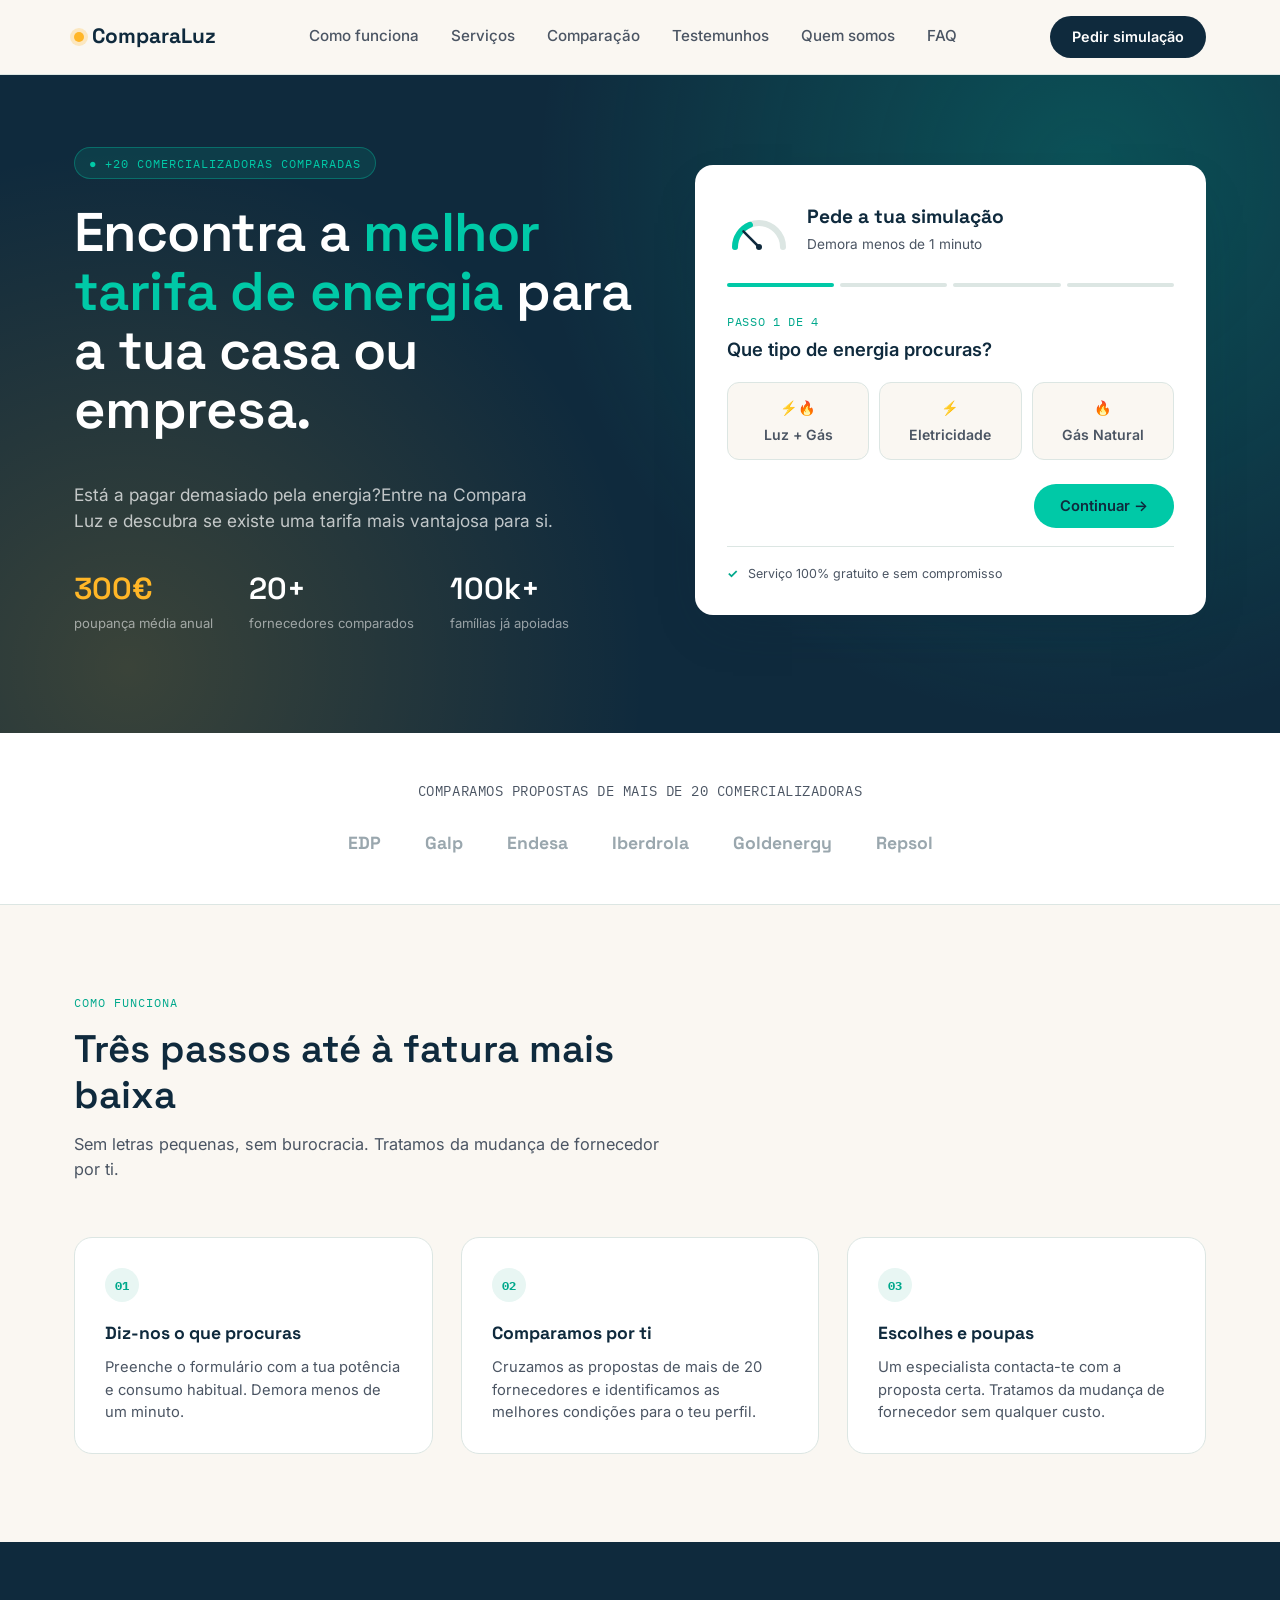
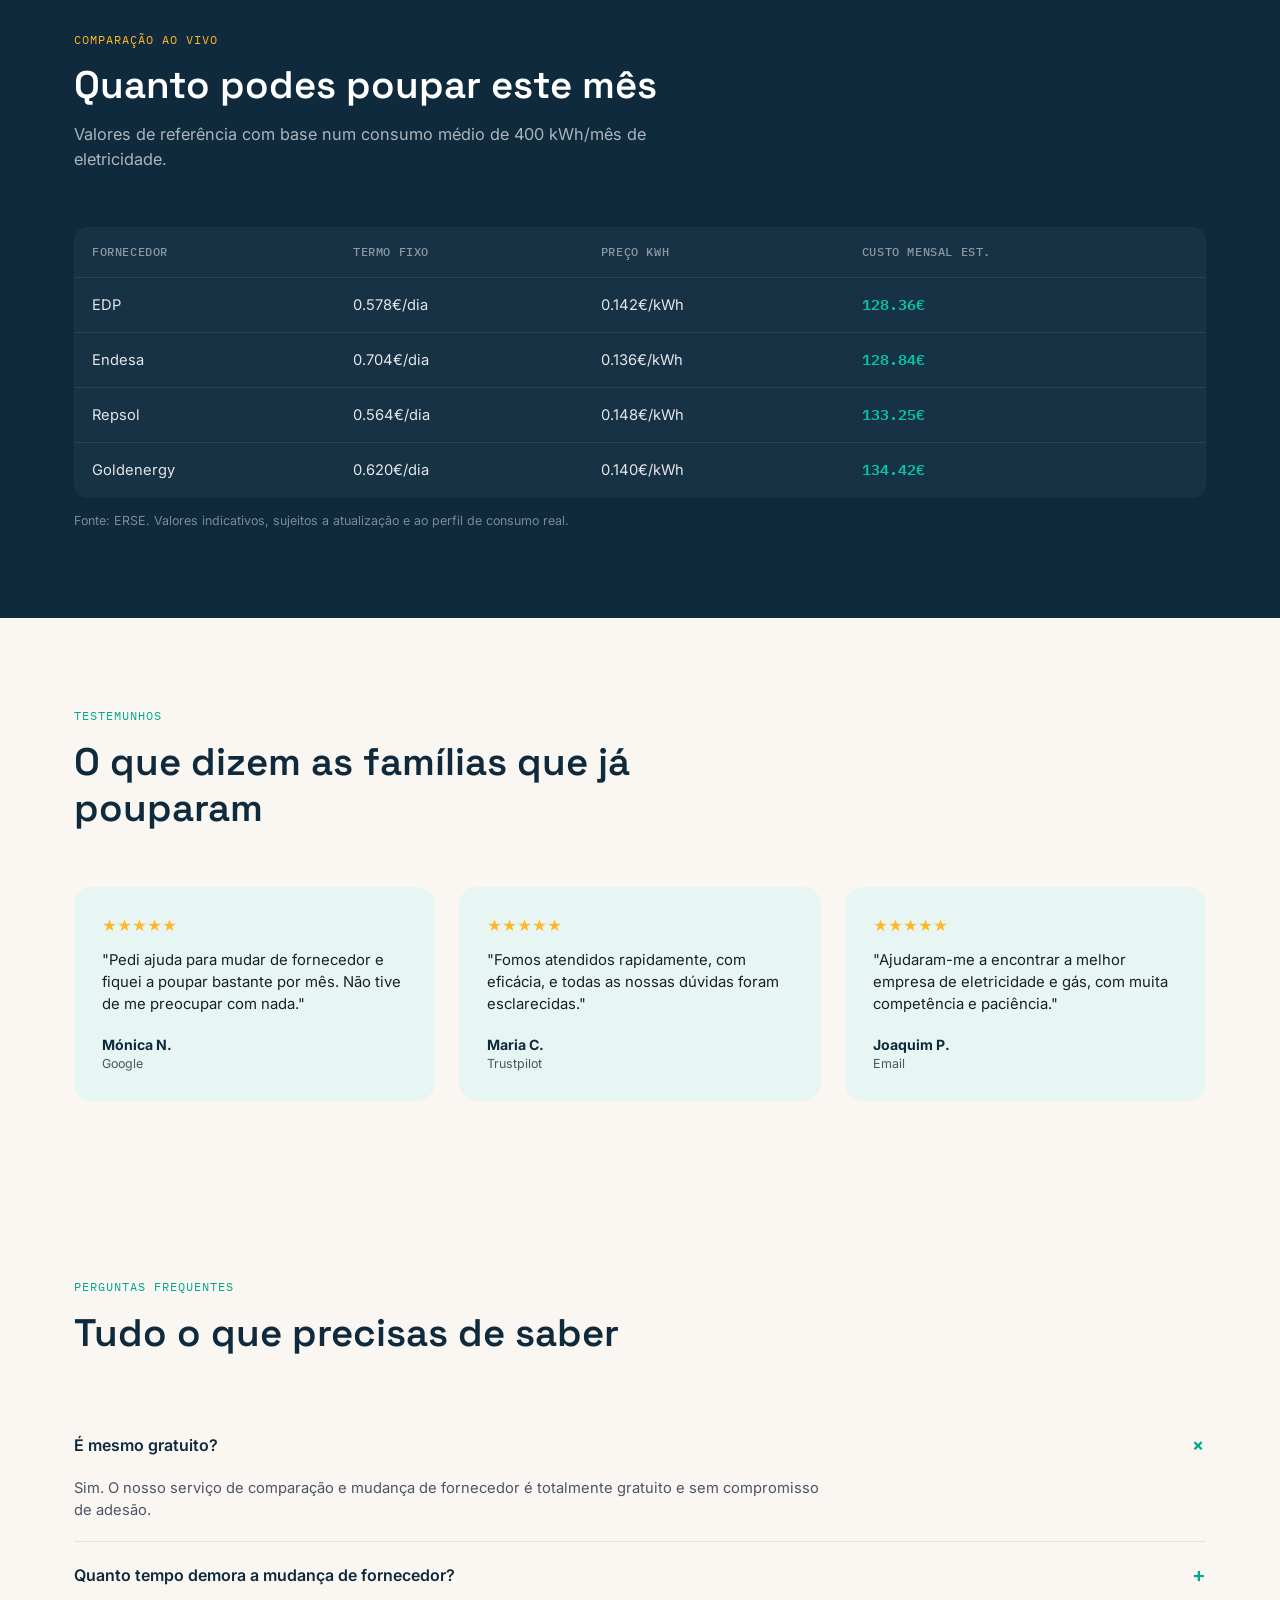
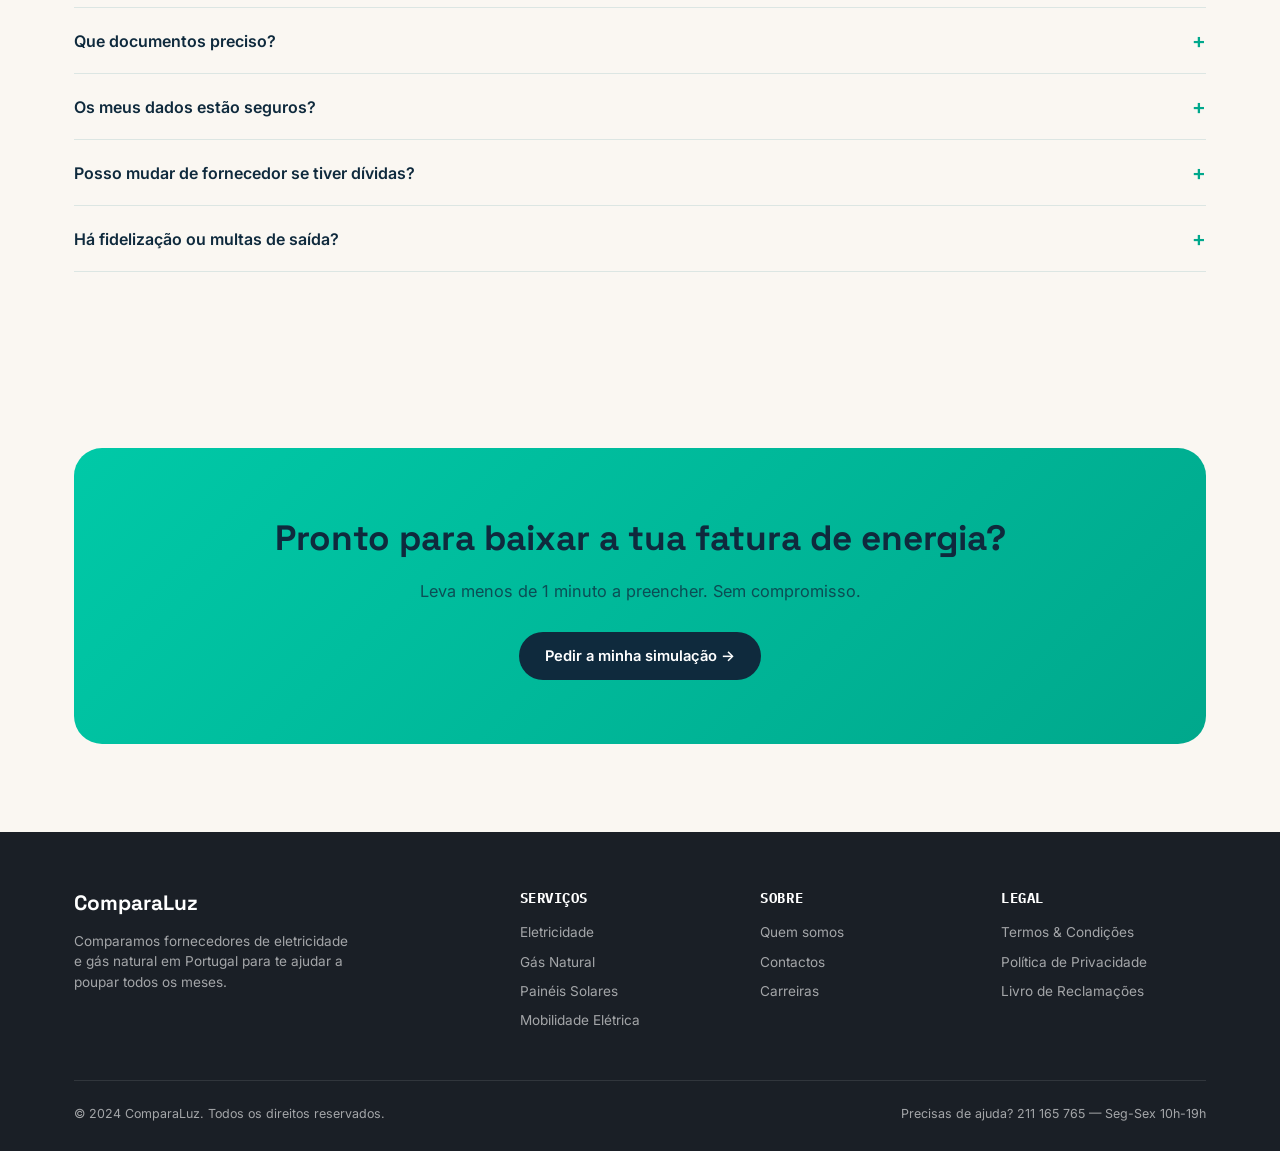
==== index.html @ bbb4ef62 "alteração email" ====
<!DOCTYPE html>
<html lang="pt-PT">
<head>
<meta charset="UTF-8">
<meta name="viewport" content="width=device-width, initial-scale=1.0">
<title>ComparaLuz — Compara fornecedores de energia e poupa até 300€/ano</title>
<meta name="description" content="Compara mais de 20 fornecedores de eletricidade e gás natural em Portugal e poupa até 300€ por ano. Simulação grátis em 1 minuto, sem compromisso.">
<meta name="robots" content="index, follow">
<link rel="canonical" href="https://www.comparaluz.pt/">
<link rel="alternate" hreflang="pt-PT" href="https://www.comparaluz.pt/">
<link rel="alternate" hreflang="x-default" href="https://www.comparaluz.pt/">

<!-- Open Graph -->
<meta property="og:type" content="website">
<meta property="og:site_name" content="ComparaLuz">
<meta property="og:title" content="ComparaLuz — Compara fornecedores de energia e poupa até 300€/ano">
<meta property="og:description" content="Compara mais de 20 fornecedores de eletricidade e gás natural em Portugal e poupa até 300€ por ano. Simulação grátis em 1 minuto, sem compromisso.">
<meta property="og:url" content="https://www.comparaluz.pt/">
<meta property="og:locale" content="pt_PT">

<!-- Twitter / X -->
<meta name="twitter:card" content="summary_large_image">
<meta name="twitter:title" content="ComparaLuz — Compara fornecedores de energia e poupa até 300€/ano">
<meta name="twitter:description" content="Compara mais de 20 fornecedores de eletricidade e gás natural em Portugal e poupa até 300€ por ano.">

<link rel="preconnect" href="https://fonts.googleapis.com">
<link rel="preconnect" href="https://fonts.gstatic.com" crossorigin>
<link rel="stylesheet" href="https://fonts.googleapis.com/css2?family=Space+Grotesk:wght@500;600;700&family=Inter:wght@400;500;600&family=IBM+Plex+Mono:wght@500&display=swap">
<link rel="stylesheet" href="/css/style.css">
<script src="/js/script.js" defer></script>
<meta name="theme-color" content="#0F2A3D">

<!-- Structured data: Organization -->
<script type="application/ld+json">
{
  "@context": "https://schema.org",
  "@type": "Organization",
  "name": "ComparaLuz",
  "url": "https://www.comparaluz.pt/",
  "logo": "https://www.comparaluz.pt/imagens/logo.png",
  "description": "Comparador de fornecedores de eletricidade e gás natural em Portugal.",
  "areaServed": {"@type": "Country", "name": "Portugal"},
  "contactPoint": {
    "@type": "ContactPoint",
    "telephone": "+351-211-165-765",
    "contactType": "customer service",
    "availableLanguage": "Portuguese",
    "hoursAvailable": "Mo-Fr 10:00-19:00"
  },
  "sameAs": []
}
</script>

<!-- Structured data: FAQPage -->
<script type="application/ld+json">
{
  "@context": "https://schema.org",
  "@type": "FAQPage",
  "mainEntity": [
    {
      "@type": "Question",
      "name": "É mesmo gratuito?",
      "acceptedAnswer": {"@type": "Answer", "text": "Sim. O nosso serviço de comparação e mudança de fornecedor é totalmente gratuito e sem compromisso de adesão."}
    },
    {
      "@type": "Question",
      "name": "Quanto tempo demora a mudança de fornecedor?",
      "acceptedAnswer": {"@type": "Answer", "text": "A mudança é gratuita e demora, em média, 5 dias úteis, sem interrupção no fornecimento."}
    },
    {
      "@type": "Question",
      "name": "Que documentos preciso?",
      "acceptedAnswer": {"@type": "Answer", "text": "Precisas do NIF do titular, comprovativo de morada, código CPE/CUI e IBAN, caso optes por débito direto."}
    },
    {
      "@type": "Question",
      "name": "Os meus dados estão seguros?",
      "acceptedAnswer": {"@type": "Answer", "text": "Sim. Tratamos os teus dados de acordo com a nossa Política de Privacidade e nunca os partilhamos sem o teu consentimento."}
    }
  ]
}
</script>

<!-- Structured data: WebSite + SearchAction -->
<script type="application/ld+json">
{
  "@context": "https://schema.org",
  "@type": "WebSite",
  "name": "ComparaLuz",
  "url": "https://www.comparaluz.pt/",
  "inLanguage": "pt-PT"
}
</script>
</head>

<body>

<header>
  <div class="header-inner">
    <a href="/" class="logo"><span class="dot"></span> ComparaLuz</a>
    <nav class="nav-links" id="navLinks">
      <a href="#como-funciona">Como funciona</a>
      <a href="/paginas/Servicos.html">Serviços</a>
      <a href="#comparacao">Comparação</a>
      <a href="#testemunhos">Testemunhos</a>
      <a href="/paginas/aboutme.html">Quem somos</a>
      <a href="#faq">FAQ</a>
    </nav>
    <a href="#lead-form" class="header-cta">Pedir simulação</a>
    <button type="button" class="nav-toggle" id="navToggle" aria-label="Abrir menu" aria-expanded="false" aria-controls="navLinks">☰</button>
  </div>
</header>
<main>
<section class="hero">
  <div class="wrap hero-grid">
    <div>
      <span class="eyebrow">● +20 comercializadoras comparadas</span>
      <h1>Encontra a <span>melhor tarifa de energia</span> para a tua casa ou empresa.</h1><br>
      <p class="lead">Está a pagar demasiado pela energia?Entre na Compara Luz e descubra se existe uma tarifa mais vantajosa para si. </p>
      <div class="hero-stats">
        <div class="stat"><div class="num"><em>300€</em></div><div class="label">poupança média anual</div></div>
        <div class="stat"><div class="num">20+</div><div class="label">fornecedores comparados</div></div>
        <div class="stat"><div class="num">100k+</div><div class="label">famílias já apoiadas</div></div>
      </div>
    </div>

    <div class="form-card" id="lead-form">
      <div class="form-head">
        <svg class="gauge" viewBox="0 0 64 64" id="gaugeSvg">
          <path d="M8 50 A24 24 0 1 1 56 50" fill="none" stroke="#DCE6E3" stroke-width="6" stroke-linecap="round"/>
          <path id="gaugeArc" d="M8 50 A24 24 0 1 1 56 50" fill="none" stroke="#00C9A7" stroke-width="6" stroke-linecap="round" stroke-dasharray="113" stroke-dashoffset="113"/>
          <circle cx="32" cy="50" r="3" fill="#0F2A3D"/>
          <line id="gaugeNeedle" x1="32" y1="50" x2="32" y2="28" stroke="#0F2A3D" stroke-width="2.5" stroke-linecap="round" transform="rotate(-90 32 50)"/>
        </svg>
        <div>
          <h2>Pede a tua simulação</h2>
          <p>Demora menos de 1 minuto</p>
        </div>
      </div>

      <div class="progress-track">
        <i class="active" data-step="1"></i>
        <i data-step="2"></i>
        <i data-step="3"></i>
        <i data-step="4"></i>
      </div>

      <form id="leadForm" novalidate>

        <!-- STEP 1 -->
        <div class="step active" data-step="1">
          <span class="step-label">Passo 1 de 4</span>
          <h3>Que tipo de energia procuras?</h3>
          <div class="option-grid three" data-group="tipo_energia">
            <div class="option-card" data-value="Eletricidade + Gás">⚡🔥<span class="icon"></span>Luz + Gás</div>
            <div class="option-card" data-value="Eletricidade">⚡<span class="icon"></span>Eletricidade</div>
            <div class="option-card" data-value="Gás Natural">🔥<span class="icon"></span>Gás Natural</div>
          </div>
          <div class="step-nav" style="justify-content:flex-end; margin-top:24px;">
            <button type="button" class="btn btn-primary" data-next>Continuar →</button>
          </div>
        </div>

        <!-- STEP 2 -->
        <div class="step" data-step="2">
          <span class="step-label">Passo 2 de 4</span>
          <h3>Como é o teu consumo?</h3>
          <div class="field">
            <label for="potencia">Potência contratada</label>
            <select id="potencia">
              <option value="">Seleciona a potência</option>
              <option>1.15 kVA</option>
              <option>2.3 kVA</option>
              <option>3.45 kVA</option>
              <option selected>6.9 kVA</option>
              <option>10.35 kVA</option>
              <option>Não sei</option>
            </select>
          </div>
          <div class="field">
            <label for="fornecedor">Fornecedor atual</label>
            <select id="fornecedor">
              <option value="">Seleciona o fornecedor</option>
              <option>EDP</option>
              <option>Galp</option>
              <option>Endesa</option>
              <option>Iberdrola</option>
              <option>Goldenergy</option>
              <option>Repsol</option>
              <option>Outro / Não sei</option>
            </select>
          </div>
          <div class="step-nav">
            <button type="button" class="btn btn-ghost" data-prev>← Voltar</button>
            <button type="button" class="btn btn-primary" data-next>Continuar →</button>
          </div>
        </div>

        <!-- STEP 3 -->
        <div class="step" data-step="3">
          <span class="step-label">Passo 3 de 4</span>
          <h3>Os teus dados de contacto</h3>
          <div class="field-row">
            <div class="field">
              <label for="nome">Nome</label>
              <input type="text" id="nome" placeholder="O teu nome" required>
            </div>
            <div class="field">
              <label for="telefone">Telemóvel</label>
              <input type="tel" id="telefone" placeholder="9XX XXX XXX" required>
            </div>
          </div>
          <div class="field">
            <label for="email">Email</label>
            <input type="email" id="email" placeholder="nome@email.com" required>
          </div>
          <div class="field">
            <label for="cp">Código Postal</label>
            <input type="text" id="cp" placeholder="0000-000">
          </div>
          <div class="step-nav">
            <button type="button" class="btn btn-ghost" data-prev>← Voltar</button>
            <button type="button" class="btn btn-primary" data-next>Continuar →</button>
          </div>
        </div>

        <!-- STEP 4 -->
        <div class="step" data-step="4">
          <span class="step-label">Passo 4 de 4</span>
          <h3>Confirma e envia</h3>
          <p style="font-size:0.88rem; color:var(--ink-soft); margin-bottom:16px;">Resumo do teu pedido: <strong id="resumoTexto" style="color:var(--navy);"></strong></p>
          <div class="checkbox-row">
            <input type="checkbox" id="termos" required>
            <label for="termos">Aceito os <a href="#">Termos e Condições</a> e a <a href="#">Política de Privacidade</a>, e autorizo o contacto por um especialista ComparaLuz.</label>
          </div>
          <div class="step-nav">
            <button type="button" class="btn btn-ghost" data-prev>← Voltar</button>
            <button type="submit" class="btn btn-primary btn-full" id="submitBtn" disabled>Receber a minha simulação</button>
          </div>
        </div>

      </form>

      <div class="success-box" id="successBox">
        <div class="check">✓</div>
        <h3>Pedido recebido!</h3>
        <p>Um dos nossos especialistas vai contactar-te em breve com a melhor proposta para a tua casa.</p>
      </div>

      <div class="trust-row">
        <span class="tick">✓</span> Serviço 100% gratuito e sem compromisso
      </div>
    </div>
  </div>
</section>

<section class="logos-section">
  <div class="wrap">
    <p>Comparamos propostas de mais de 20 comercializadoras</p>
    <div class="logos-row">
      <span>EDP</span><span>Galp</span><span>Endesa</span><span>Iberdrola</span><span>Goldenergy</span><span>Repsol</span>
    </div>
  </div>
</section>

<section class="section" id="como-funciona">
  <div class="wrap">
    <div class="section-head">
      <span class="eyebrow-lite">Como funciona</span>
      <h2>Três passos até à fatura mais baixa</h2>
      <p>Sem letras pequenas, sem burocracia. Tratamos da mudança de fornecedor por ti.</p>
    </div>
    <div class="steps-grid">
      <div class="step-card">
        <div class="step-num">01</div>
        <h3>Diz-nos o que procuras</h3>
        <p>Preenche o formulário com a tua potência e consumo habitual. Demora menos de um minuto.</p>
      </div>
      <div class="step-card">
        <div class="step-num">02</div>
        <h3>Comparamos por ti</h3>
        <p>Cruzamos as propostas de mais de 20 fornecedores e identificamos as melhores condições para o teu perfil.</p>
      </div>
      <div class="step-card">
        <div class="step-num">03</div>
        <h3>Escolhes e poupas</h3>
        <p>Um especialista contacta-te com a proposta certa. Tratamos da mudança de fornecedor sem qualquer custo.</p>
      </div>
    </div>
  </div>
</section>

<section class="table-section" id="comparacao">
  <div class="wrap">
    <div class="section-head">
      <span class="eyebrow-lite">Comparação ao vivo</span>
      <h2>Quanto podes poupar este mês</h2>
      <p>Valores de referência com base num consumo médio de 400 kWh/mês de eletricidade.</p>
    </div>
    <div class="table-wrap">
      <table class="compare-table">
        <thead>
          <tr><th>Fornecedor</th><th>Termo fixo</th><th>Preço kWh</th><th>Custo mensal est.</th></tr>
        </thead>
        <tbody>
          <tr><td>EDP</td><td>0.578€/dia</td><td>0.142€/kWh</td><td class="tag">128.36€</td></tr>
          <tr><td>Endesa</td><td>0.704€/dia</td><td>0.136€/kWh</td><td class="tag">128.84€</td></tr>
          <tr><td>Repsol</td><td>0.564€/dia</td><td>0.148€/kWh</td><td class="tag">133.25€</td></tr>
          <tr><td>Goldenergy</td><td>0.620€/dia</td><td>0.140€/kWh</td><td class="tag">134.42€</td></tr>
        </tbody>
      </table>
    </div>
    <p class="table-note">Fonte: ERSE. Valores indicativos, sujeitos a atualização e ao perfil de consumo real.</p>
  </div>
</section>

<section class="section" id="testemunhos">
  <div class="wrap">
    <div class="section-head">
      <span class="eyebrow-lite">Testemunhos</span>
      <h2>O que dizem as famílias que já pouparam</h2>
    </div>
    <div class="testi-grid">
      <div class="testi-card">
        <div class="stars">★★★★★</div>
        <p>"Pedi ajuda para mudar de fornecedor e fiquei a poupar bastante por mês. Não tive de me preocupar com nada."</p>
        <div class="testi-name">Mónica N.</div>
        <div class="testi-source">Google</div>
      </div>
      <div class="testi-card">
        <div class="stars">★★★★★</div>
        <p>"Fomos atendidos rapidamente, com eficácia, e todas as nossas dúvidas foram esclarecidas."</p>
        <div class="testi-name">Maria C.</div>
        <div class="testi-source">Trustpilot</div>
      </div>
      <div class="testi-card">
        <div class="stars">★★★★★</div>
        <p>"Ajudaram-me a encontrar a melhor empresa de eletricidade e gás, com muita competência e paciência."</p>
        <div class="testi-name">Joaquim P.</div>
        <div class="testi-source">Email</div>
      </div>
    </div>
  </div>
</section>

<section class="section" id="faq">
  <div class="wrap">
    <div class="section-head">
      <span class="eyebrow-lite">Perguntas frequentes</span>
      <h2>Tudo o que precisas de saber</h2>
    </div>
    <div class="faq-list">
      <div class="faq-item open">
        <button class="faq-q">É mesmo gratuito? <span class="plus">+</span></button>
        <div class="faq-a">Sim. O nosso serviço de comparação e mudança de fornecedor é totalmente gratuito e sem compromisso de adesão.</div>
      </div>
      <div class="faq-item">
        <button class="faq-q">Quanto tempo demora a mudança de fornecedor? <span class="plus">+</span></button>
        <div class="faq-a">A mudança é gratuita e demora, em média, 5 dias úteis, sem interrupção no fornecimento.</div>
      </div>
      <div class="faq-item">
        <button class="faq-q">Que documentos preciso? <span class="plus">+</span></button>
        <div class="faq-a">Precisas do NIF do titular, comprovativo de morada, código CPE/CUI e IBAN, caso optes por débito direto.</div>
      </div>
      <div class="faq-item">
        <button class="faq-q">Os meus dados estão seguros? <span class="plus">+</span></button>
        <div class="faq-a">Sim. Tratamos os teus dados de acordo com a nossa Política de Privacidade e nunca os partilhamos sem o teu consentimento.</div>
      </div>
      <div class="faq-item">
        <button class="faq-q">Posso mudar de fornecedor se tiver dívidas? <span class="plus">+</span></button>
        <div class="faq-a">Sim. Dívidas com o fornecedor atual não impedem a mudança — o contrato novo pode ser feito em paralelo e as dívidas são resolvidas à parte.</div>
      </div>
      <div class="faq-item">
        <button class="faq-q">Há fidelização ou multas de saída? <span class="plus">+</span></button>
        <div class="faq-a">Depende do contrato atual. A maioria dos contratos de índice regulado não tem fidelização; indicamos sempre eventuais custos de saída antes de avançar.</div>
      </div>
    </div>
  </div>
</section>

<section class="section">
  <div class="wrap">
    <div class="final-cta">
      <h2>Pronto para baixar a tua fatura de energia?</h2>
      <p>Leva menos de 1 minuto a preencher. Sem compromisso.</p>
      <a href="#lead-form" class="btn btn-primary">Pedir a minha simulação →</a>
    </div>
  </div>
</section>

</main>

<footer>
  <div class="wrap">
    <div class="footer-grid">
      <div>
        <div class="footer-logo">ComparaLuz</div>
        <p style="max-width:280px; font-size:0.85rem;">Comparamos fornecedores de eletricidade e gás natural em Portugal para te ajudar a poupar todos os meses.</p>
      </div>
      <div>
        <h4>Serviços</h4>
        <ul>
          <li><a href="/paginas/Servicos.html">Eletricidade</a></li>
          <li><a href="/paginas/Servicos.html">Gás Natural</a></li>
          <li><a href="/paginas/Servicos.html">Painéis Solares</a></li>
          <li><a href="/paginas/Servicos.html">Mobilidade Elétrica</a></li>
        </ul>
      </div>
      <div>
        <h4>Sobre</h4>
        <ul>
          <li><a href="/paginas/aboutme.html">Quem somos</a></li>
          <li><a href="/paginas/aboutme.html">Contactos</a></li>
          <li><a href="/paginas/aboutme.html">Carreiras</a></li>
        </ul>
      </div>
      <div>
        <h4>Legal</h4>
        <ul>
          <li><a href="#">Termos & Condições</a></li>
          <li><a href="#">Política de Privacidade</a></li>
          <li><a href="#">Livro de Reclamações</a></li>
        </ul>
      </div>
    </div>
    <div class="footer-bottom">
      <span>© 2024 ComparaLuz. Todos os direitos reservados.</span>
      <span>Precisas de ajuda? 211 165 765 — Seg-Sex 10h-19h</span>
    </div>
  </div>
</footer>

</body>
</html>
---- css/style.css ----
:root{
    --navy:#0F2A3D;
    --navy-2:#143447;
    --teal:#00C9A7;
    --teal-dark:#00A88C;
    --amber:#FFB627;
    --cream:#FAF7F2;
    --mint:#E8F6F3;
    --ink:#1A1F26;
    --ink-soft:#4B5563;
    --line:#DCE6E3;
    --radius:18px;
    --shadow:0 20px 50px -20px rgba(15,42,61,0.35);
    --font-display:'Space Grotesk', sans-serif;
    --font-body:'Inter', sans-serif;
    --font-mono:'IBM Plex Mono', monospace;
  }

  *{box-sizing:border-box; margin:0; padding:0;}
  html{scroll-behavior:smooth;}
  body{
    font-family:var(--font-body);
    color:var(--ink);
    background:var(--cream);
    line-height:1.5;
    -webkit-font-smoothing:antialiased;
  }
  img,svg{display:block; max-width:100%;}
  a{color:inherit; text-decoration:none;}
  button{font-family:inherit; cursor:pointer; border:none;}
  ul{list-style:none;}

  .wrap{max-width:1180px; margin:0 auto; padding:0 24px;}

  /* ===== Header ===== */
  header{
    position:sticky; top:0; z-index:50;
    background:rgba(250,247,242,0.92);
    backdrop-filter:blur(10px);
    border-bottom:1px solid var(--line);
  }
  .header-inner{
    display:flex; align-items:center; justify-content:space-between;
    padding:16px 24px; max-width:1180px; margin:0 auto;
  }
  .logo{
    font-family:var(--font-display); font-weight:700; font-size:1.3rem;
    display:flex; align-items:center; gap:8px; color:var(--navy);
  }
  .logo .dot{width:10px; height:10px; border-radius:50%; background:var(--amber); box-shadow:0 0 0 4px rgba(255,182,39,0.25);}
  .nav-links{display:flex; gap:32px; font-size:0.95rem; font-weight:500; color:var(--ink-soft);}
  .nav-links a:hover{color:var(--navy);}
  .header-cta{
    background:var(--navy); color:white; padding:10px 22px;
    border-radius:999px; font-weight:600; font-size:0.9rem;
    transition:background .2s ease;
  }
  .header-cta:hover{background:var(--teal-dark);}
  .nav-toggle{display:none; background:none; font-size:1.5rem; color:var(--navy); padding:4px 8px; line-height:1;}

  @media (max-width:860px){
    .nav-toggle{display:block;}
    .nav-links{
      display:none;
      position:absolute; top:100%; left:0; right:0;
      background:var(--cream); border-bottom:1px solid var(--line);
      flex-direction:column; gap:0; padding:8px 24px 16px;
      box-shadow:0 12px 24px -12px rgba(15,42,61,0.25);
    }
    .nav-links.open{display:flex;}
    .nav-links a{padding:12px 0; border-bottom:1px solid var(--line);}
    .nav-links a:last-child{border-bottom:none;}
  }
  @media (max-width:480px){
    .header-cta{padding:9px 14px; font-size:0.82rem;}
  }
  .header-inner{position:relative;}

  /* ===== Hero ===== */
  .hero{
    background:var(--navy);
    position:relative;
    overflow:hidden;
    padding:72px 0 100px;
  }
  .hero::before{
    content:'';
    position:absolute; inset:0;
    background:
      radial-gradient(circle at 85% 15%, rgba(0,201,167,0.25), transparent 45%),
      radial-gradient(circle at 10% 90%, rgba(255,182,39,0.18), transparent 40%);
    pointer-events:none;
  }
  .hero-grid{
    position:relative; z-index:2;
    display:grid; grid-template-columns:1.05fr 0.95fr; gap:56px; align-items:center;
  }
  @media (max-width:920px){
    .hero-grid{grid-template-columns:1fr; gap:48px;}
  }
  .eyebrow{
    display:inline-flex; align-items:center; gap:8px;
    font-family:var(--font-mono); font-size:0.78rem; letter-spacing:0.08em; text-transform:uppercase;
    color:var(--teal); background:rgba(0,201,167,0.12);
    border:1px solid rgba(0,201,167,0.35);
    padding:6px 14px; border-radius:999px; margin-bottom:24px;
  }
  .hero h1{
    font-family:var(--font-display); color:white;
    font-size:clamp(2.3rem, 4.4vw, 3.4rem);
    line-height:1.08; font-weight:600; letter-spacing:-0.01em;
    margin-bottom:20px;
  }
  .hero h1 span{color:var(--teal);}
  .hero p.lead{
    color:rgba(255,255,255,0.72); font-size:1.08rem; max-width:480px; margin-bottom:32px;
  }
  .hero-stats{display:flex; gap:36px; flex-wrap:wrap;}
  .stat .num{
    font-family:var(--font-display); font-size:1.9rem; color:white; font-weight:600;
  }
  .stat .num em{color:var(--amber); font-style:normal;}
  .stat .label{font-size:0.82rem; color:rgba(255,255,255,0.55); margin-top:2px;}

  /* ===== Lead form card ===== */
  .form-card{
    background:white;
    border-radius:var(--radius);
    box-shadow:var(--shadow);
    padding:32px;
    position:relative;
    z-index:3;
  }
  .form-head{display:flex; align-items:center; gap:16px; margin-bottom:22px;}
  .gauge{width:64px; height:64px; flex-shrink:0;}
  .form-head h2{font-family:var(--font-display); font-size:1.2rem; color:var(--navy);}
  .form-head p{font-size:0.85rem; color:var(--ink-soft); margin-top:2px;}

  .progress-track{
    display:flex; gap:6px; margin-bottom:26px;
  }
  .progress-track i{
    flex:1; height:4px; border-radius:4px; background:var(--line);
    transition:background .3s ease;
  }
  .progress-track i.active{background:var(--teal);}

  .step{display:none; animation:fade .35s ease;}
  .step.active{display:block;}
  @keyframes fade{from{opacity:0; transform:translateY(6px);} to{opacity:1; transform:translateY(0);}}

  .step-label{
    font-family:var(--font-mono); font-size:0.72rem; letter-spacing:0.06em; text-transform:uppercase;
    color:var(--teal-dark); margin-bottom:6px; display:block;
  }
  .step h3{font-size:1.15rem; color:var(--navy); margin-bottom:18px; font-weight:600;}

  .option-grid{display:grid; grid-template-columns:1fr 1fr; gap:10px; margin-bottom:6px;}
  .option-grid.three{grid-template-columns:1fr 1fr 1fr;}
  @media(max-width:420px){.option-grid.three{grid-template-columns:1fr;}}

  .option-card{
    border:1.5px solid var(--line); border-radius:12px; padding:14px 12px;
    text-align:center; font-size:0.88rem; font-weight:600; color:var(--ink-soft);
    transition:all .15s ease; background:var(--cream);
  }
  .option-card:hover{border-color:var(--teal);}
  .option-card.selected{
    border-color:var(--teal); background:var(--mint); color:var(--navy);
  }
  .option-card .icon{font-size:1.5rem; display:block; margin-bottom:6px;}

  .field{margin-bottom:16px;}
  .field label{
    display:block; font-size:0.85rem; font-weight:600; color:var(--navy); margin-bottom:6px;
  }
  .field input, .field select{
    width:100%; padding:12px 14px; border:1.5px solid var(--line); border-radius:10px;
    font-size:0.95rem; font-family:inherit; color:var(--ink); background:white;
    transition:border-color .15s ease;
  }
  .field input:focus, .field select:focus{
    outline:none; border-color:var(--teal);
  }
  .field-row{display:grid; grid-template-columns:1fr 1fr; gap:12px;}
  @media(max-width:420px){.field-row{grid-template-columns:1fr;}}

  .checkbox-row{
    display:flex; align-items:flex-start; gap:10px; font-size:0.8rem; color:var(--ink-soft); margin:14px 0 20px;
  }
  .checkbox-row input{margin-top:3px; accent-color:var(--teal);}
  .checkbox-row a{color:var(--teal-dark); text-decoration:underline;}

  .step-nav{display:flex; justify-content:space-between; align-items:center; gap:12px; margin-top:8px;}
  .btn{
    padding:13px 26px; border-radius:999px; font-weight:600; font-size:0.92rem;
    transition:all .18s ease; display:inline-flex; align-items:center; gap:8px;
  }
  .btn-primary{background:var(--teal); color:var(--navy);}
  .btn-primary:hover{background:var(--teal-dark); color:white; transform:translateY(-1px);}
  .btn-primary:disabled{opacity:0.45; cursor:not-allowed; transform:none;}
  .btn-ghost{background:transparent; color:var(--ink-soft); font-weight:500;}
  .btn-ghost:hover{color:var(--navy);}
  .btn-full{width:100%; justify-content:center;}

  .success-box{display:none; text-align:center; padding:20px 0;}
  .success-box.active{display:block;}
  .success-box .check{
    width:60px; height:60px; border-radius:50%; background:var(--mint);
    display:flex; align-items:center; justify-content:center; margin:0 auto 18px;
    color:var(--teal-dark); font-size:1.8rem;
  }
  .success-box h3{font-family:var(--font-display); color:var(--navy); margin-bottom:8px;}
  .success-box p{color:var(--ink-soft); font-size:0.92rem;}

  .trust-row{
    display:flex; align-items:center; gap:10px; margin-top:18px; padding-top:18px;
    border-top:1px solid var(--line); font-size:0.78rem; color:var(--ink-soft);
  }
  .trust-row .tick{color:var(--teal-dark); font-weight:700;}

  /* ===== Logos strip ===== */
  .logos-section{padding:48px 0; background:white; border-bottom:1px solid var(--line);}
  .logos-section p{
    text-align:center; font-size:0.85rem; color:var(--ink-soft); margin-bottom:28px;
    font-family:var(--font-mono); letter-spacing:0.04em; text-transform:uppercase;
  }
  .logos-row{
    display:flex; justify-content:center; align-items:center; gap:44px; flex-wrap:wrap;
    font-family:var(--font-display); font-weight:700; font-size:1.1rem; color:#9AA7AE;
  }

  /* ===== How it works ===== */
  .section{padding:88px 0;}
  .section-head{max-width:600px; margin-bottom:56px;}
  .section-head .eyebrow-lite{
    font-family:var(--font-mono); font-size:0.78rem; text-transform:uppercase; letter-spacing:0.08em;
    color:var(--teal-dark); margin-bottom:14px; display:block;
  }
  .section-head h2{
    font-family:var(--font-display); font-size:clamp(1.8rem,3vw,2.4rem); color:var(--navy);
    font-weight:600; line-height:1.2;
  }
  .section-head p{color:var(--ink-soft); margin-top:14px; font-size:1.02rem;}

  .steps-grid{display:grid; grid-template-columns:repeat(3,1fr); gap:28px;}
  @media(max-width:860px){.steps-grid{grid-template-columns:1fr;}}
  .step-card{
    background:white; border:1px solid var(--line); border-radius:var(--radius); padding:30px;
    position:relative;
  }
  .step-card .step-num{
    font-family:var(--font-mono); font-size:0.78rem; color:var(--teal-dark);
    background:var(--mint); width:34px; height:34px; border-radius:50%;
    display:flex; align-items:center; justify-content:center; font-weight:700; margin-bottom:18px;
  }
  .step-card h3{font-family:var(--font-display); font-size:1.1rem; color:var(--navy); margin-bottom:10px;}
  .step-card p{color:var(--ink-soft); font-size:0.92rem;}

  /* ===== Comparison table ===== */
  .table-section{background:var(--navy); padding:88px 0; color:white;}
  .table-section .section-head h2{color:white;}
  .table-section .section-head p{color:rgba(255,255,255,0.65);}
  .table-section .eyebrow-lite{color:var(--amber);}
  .compare-table{
    width:100%; border-collapse:collapse; background:rgba(255,255,255,0.04);
    border-radius:14px; overflow:hidden; font-size:0.92rem;
  }
  .compare-table th, .compare-table td{
    padding:16px 18px; text-align:left; border-bottom:1px solid rgba(255,255,255,0.08);
  }
  .compare-table th{
    font-family:var(--font-mono); font-size:0.74rem; text-transform:uppercase; letter-spacing:0.05em;
    color:rgba(255,255,255,0.5); font-weight:500;
  }
  .compare-table td{color:rgba(255,255,255,0.88);}
  .compare-table tr:last-child td{border-bottom:none;}
  .compare-table .tag{
    font-family:var(--font-mono); color:var(--teal); font-weight:600;
  }
  .table-wrap{overflow-x:auto; -webkit-overflow-scrolling:touch;}
  .table-note{font-size:0.78rem; color:rgba(255,255,255,0.45); margin-top:14px;}

  /* ===== Testimonials ===== */
  .testi-grid{display:grid; grid-template-columns:repeat(3,1fr); gap:24px;}
  @media(max-width:860px){.testi-grid{grid-template-columns:1fr;}}
  .testi-card{
    background:var(--mint); border-radius:var(--radius); padding:28px;
  }
  .testi-card p{font-size:0.93rem; color:var(--ink); margin-bottom:18px;}
  .testi-name{font-weight:700; font-size:0.88rem; color:var(--navy);}
  .testi-source{font-size:0.78rem; color:var(--ink-soft);}
  .stars{color:var(--amber); margin-bottom:12px; font-size:0.9rem;}

  /* ===== FAQ ===== */
  .faq-item{border-bottom:1px solid var(--line);}
  .faq-q{
    width:100%; text-align:left; background:none; padding:20px 0;
    display:flex; justify-content:space-between; align-items:center;
    font-weight:600; color:var(--navy); font-size:1rem;
  }
  .faq-q .plus{font-size:1.3rem; color:var(--teal-dark); transition:transform .2s ease;}
  .faq-item.open .plus{transform:rotate(45deg);}
  .faq-a{display:none; padding-bottom:20px; color:var(--ink-soft); font-size:0.92rem; max-width:760px;}
  .faq-item.open .faq-a{display:block;}

  /* ===== Final CTA ===== */
  .final-cta{
    background:linear-gradient(135deg, var(--teal) 0%, var(--teal-dark) 100%);
    border-radius:28px; padding:64px 48px; text-align:center; position:relative; overflow:hidden;
  }
  .final-cta h2{
    font-family:var(--font-display); color:var(--navy); font-size:clamp(1.6rem,3vw,2.2rem); margin-bottom:14px;
  }
  .final-cta p{color:rgba(15,42,61,0.75); margin-bottom:28px; font-size:1.02rem;}
  .final-cta .btn-primary{background:var(--navy); color:white;}
  .final-cta .btn-primary:hover{background:#091c28;}
  @media(max-width:600px){.final-cta{padding:48px 24px;}}

  /* ===== Footer ===== */
  footer{background:var(--ink); color:rgba(255,255,255,0.6); padding:56px 0 28px; font-size:0.85rem;}
  .footer-grid{display:grid; grid-template-columns:2fr 1fr 1fr 1fr; gap:36px; margin-bottom:40px;}
  @media(max-width:760px){.footer-grid{grid-template-columns:1fr 1fr;}}
  @media(max-width:480px){.footer-grid{grid-template-columns:1fr;}}
  .footer-grid h4{color:white; font-size:0.85rem; margin-bottom:14px; font-family:var(--font-mono); letter-spacing:0.04em; text-transform:uppercase;}
  .footer-grid ul li{margin-bottom:9px;}
  .footer-grid ul li a:hover{color:white;}
  .footer-logo{font-family:var(--font-display); font-weight:700; font-size:1.3rem; color:white; margin-bottom:12px;}
  .footer-bottom{
    border-top:1px solid rgba(255,255,255,0.1); padding-top:24px;
    display:flex; justify-content:space-between; flex-wrap:wrap; gap:12px; font-size:0.78rem;
  }

  /* Reduced motion */
  @media (prefers-reduced-motion: reduce){
    *{animation:none !important; transition:none !important;}
  }

  /* Focus visibility */
  a:focus-visible, button:focus-visible, input:focus-visible, select:focus-visible{
    outline:2px solid var(--amber); outline-offset:2px;
  }
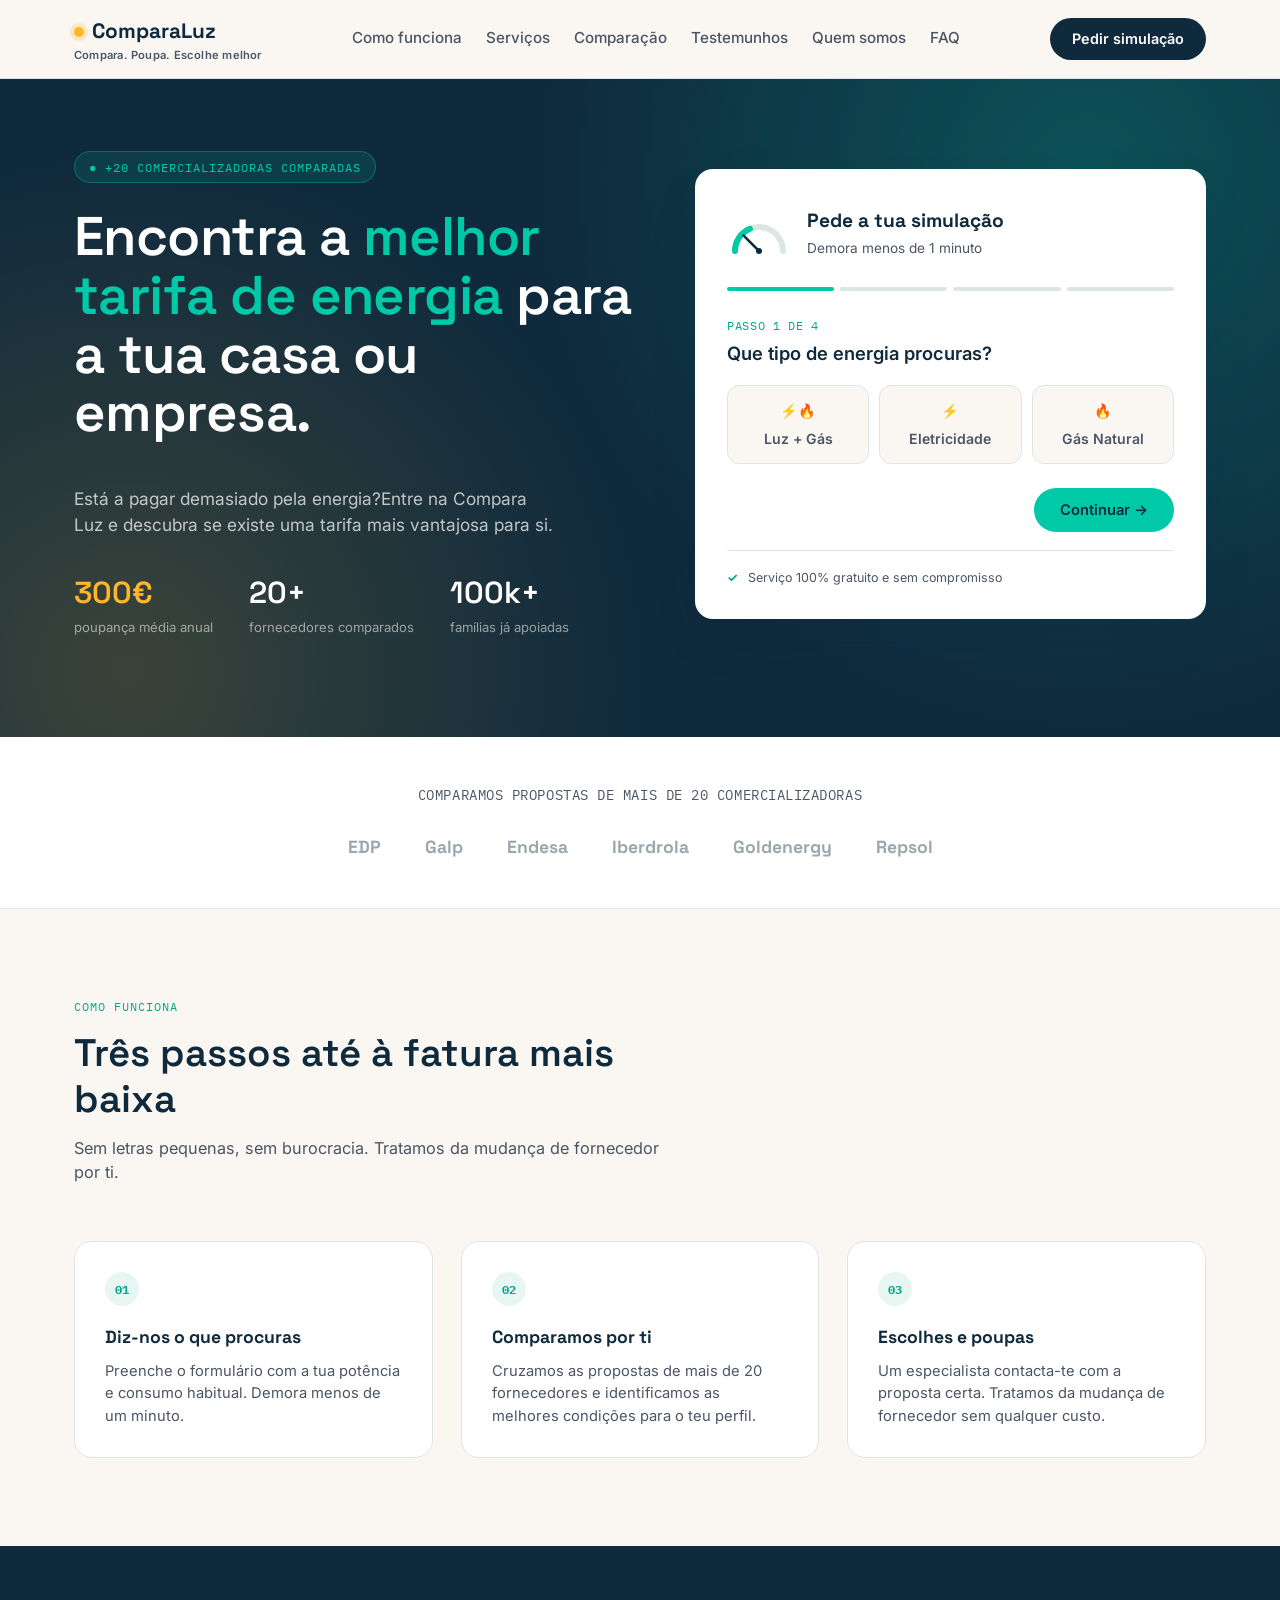
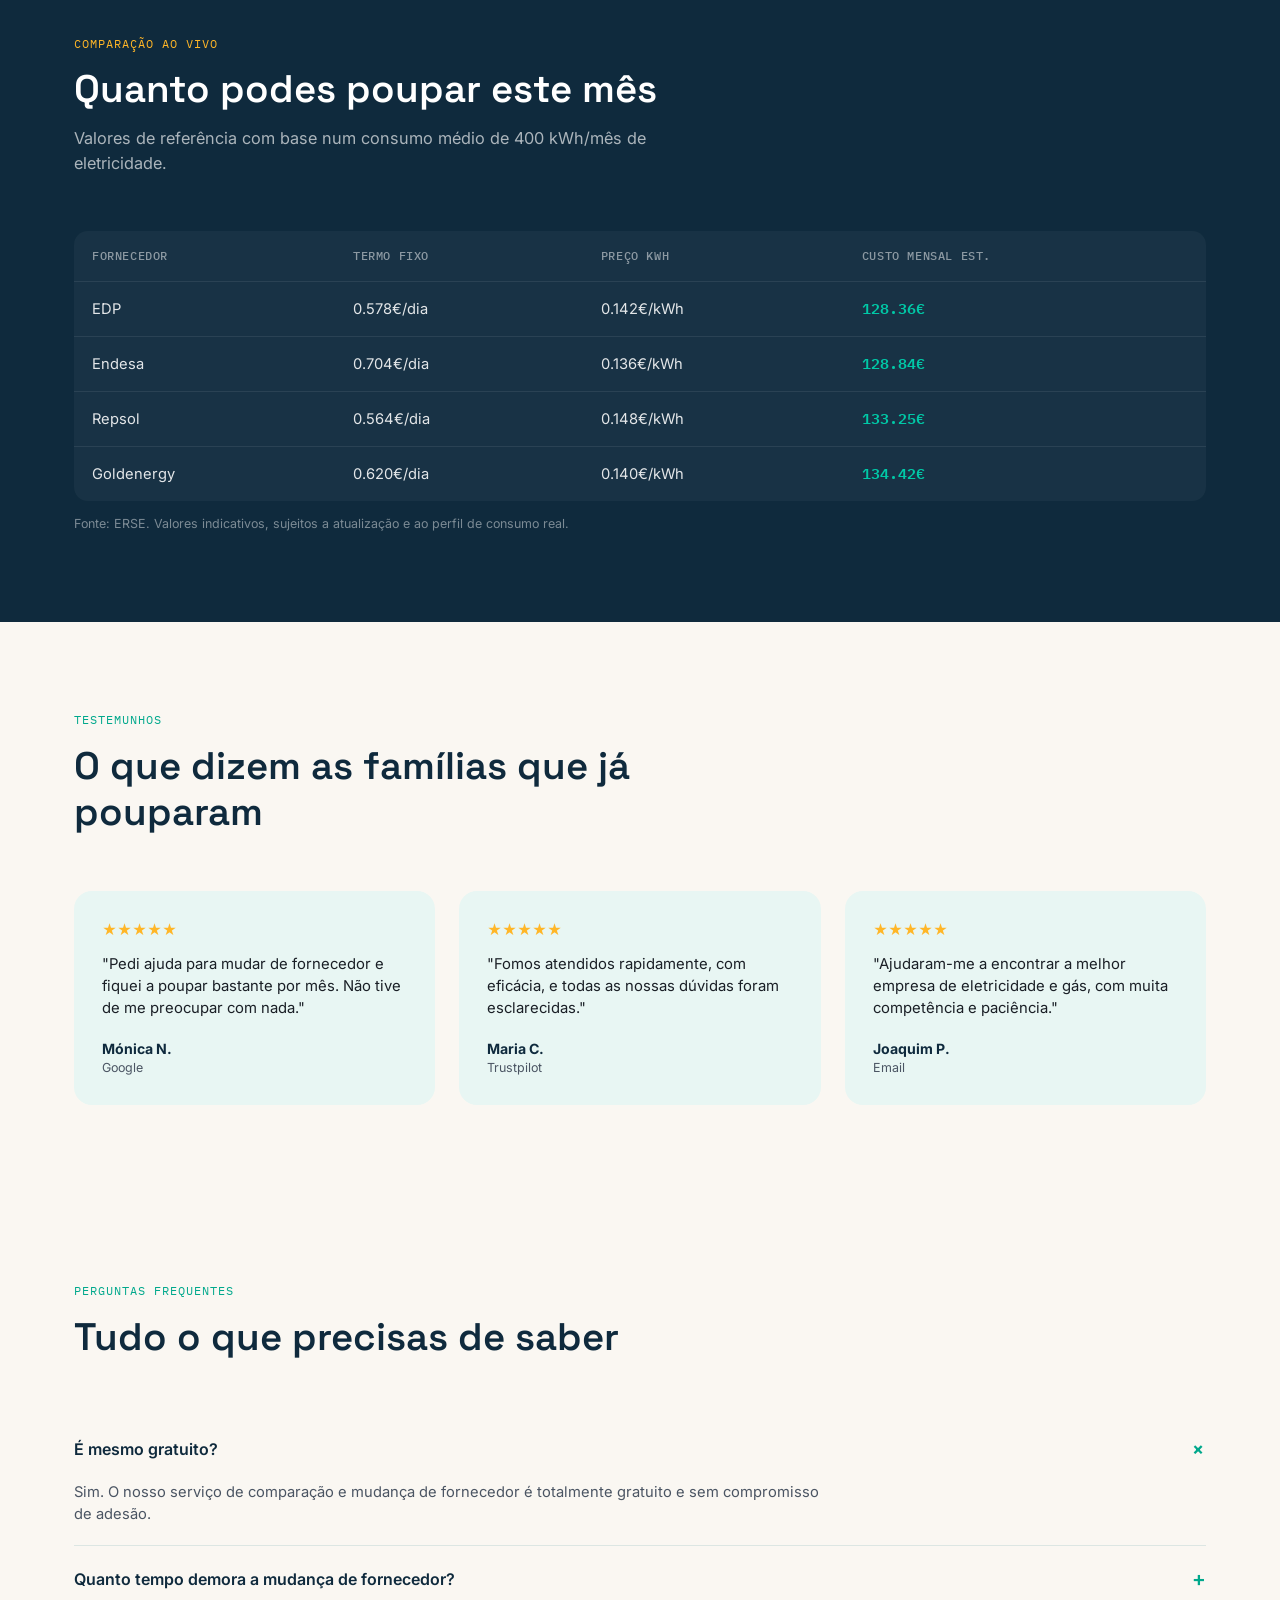
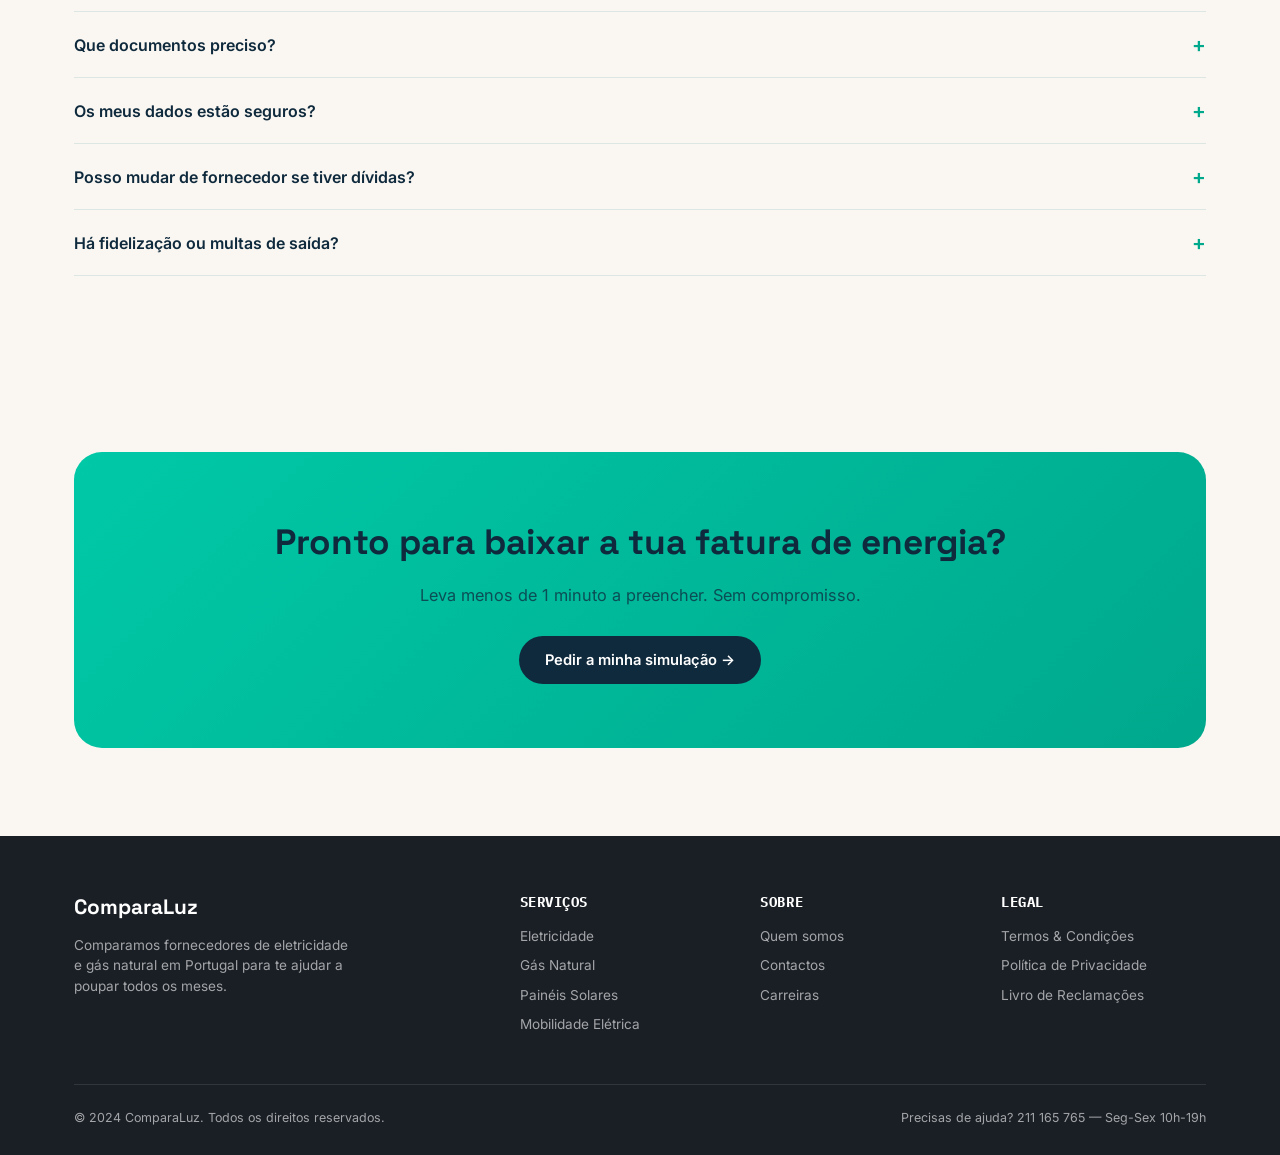
==== commit 93be49f3: "atualização do css" ====
--- a/index.html
+++ b/index.html
@@ -97,7 +97,11 @@
 
 <header>
   <div class="header-inner">
-    <a href="/" class="logo"><span class="dot"></span> ComparaLuz</a>
+    <div class="logo-container">
+      <a href="/" class="logo"><span class="dot"></span> ComparaLuz</a>
+      <span class="logo-tagline">Compara. Poupa. Escolhe melhor</span>
+    </div>
+    
     <nav class="nav-links" id="navLinks">
       <a href="#como-funciona">Como funciona</a>
       <a href="/paginas/Servicos.html">Serviços</a>
--- a/css/style.css
+++ b/css/style.css
@@ -1,4 +1,4 @@
-  :root{
+:root{
     --navy:#0F2A3D;
     --navy-2:#143447;
     --teal:#00C9A7;
@@ -42,24 +42,43 @@
   .header-inner{
     display:flex; align-items:center; justify-content:space-between;
     padding:16px 24px; max-width:1180px; margin:0 auto;
+    position:relative;
+  }
+
+  /* Agrupador do Logo + Slogan */
+  .logo-container{
+    display:flex; flex-direction:column; align-items:flex-start;
   }
   .logo{
     font-family:var(--font-display); font-weight:700; font-size:1.3rem;
     display:flex; align-items:center; gap:8px; color:var(--navy);
   }
   .logo .dot{width:10px; height:10px; border-radius:50%; background:var(--amber); box-shadow:0 0 0 4px rgba(255,182,39,0.25);}
-  .nav-links{display:flex; gap:32px; font-size:0.95rem; font-weight:500; color:var(--ink-soft);}
+  
+  /* Estilização do Slogan */
+  .logo-tagline{
+    font-size:0.7rem; font-weight:600; color:var(--ink-soft);
+    letter-spacing:0.02em; margin-top:2px; line-height:1.1;
+  }
+
+  /* Agrupador da navegação e botão no canto direito */
+  .header-right{
+    display:flex; align-items:center; gap:24px; margin-left:auto;
+  }
+  .nav-links{display:flex; gap:24px; font-size:0.95rem; font-weight:500; color:var(--ink-soft);}
   .nav-links a:hover{color:var(--navy);}
+  
   .header-cta{
     background:var(--navy); color:white; padding:10px 22px;
     border-radius:999px; font-weight:600; font-size:0.9rem;
-    transition:background .2s ease;
+    transition:background .2s ease; white-space:nowrap;
   }
   .header-cta:hover{background:var(--teal-dark);}
   .nav-toggle{display:none; background:none; font-size:1.5rem; color:var(--navy); padding:4px 8px; line-height:1;}
 
   @media (max-width:860px){
     .nav-toggle{display:block;}
+    .header-right{margin-left:0; gap:12px;}
     .nav-links{
       display:none;
       position:absolute; top:100%; left:0; right:0;
@@ -74,7 +93,6 @@
   @media (max-width:480px){
     .header-cta{padding:9px 14px; font-size:0.82rem;}
   }
-  .header-inner{position:relative;}
 
   /* ===== Hero ===== */
   .hero{
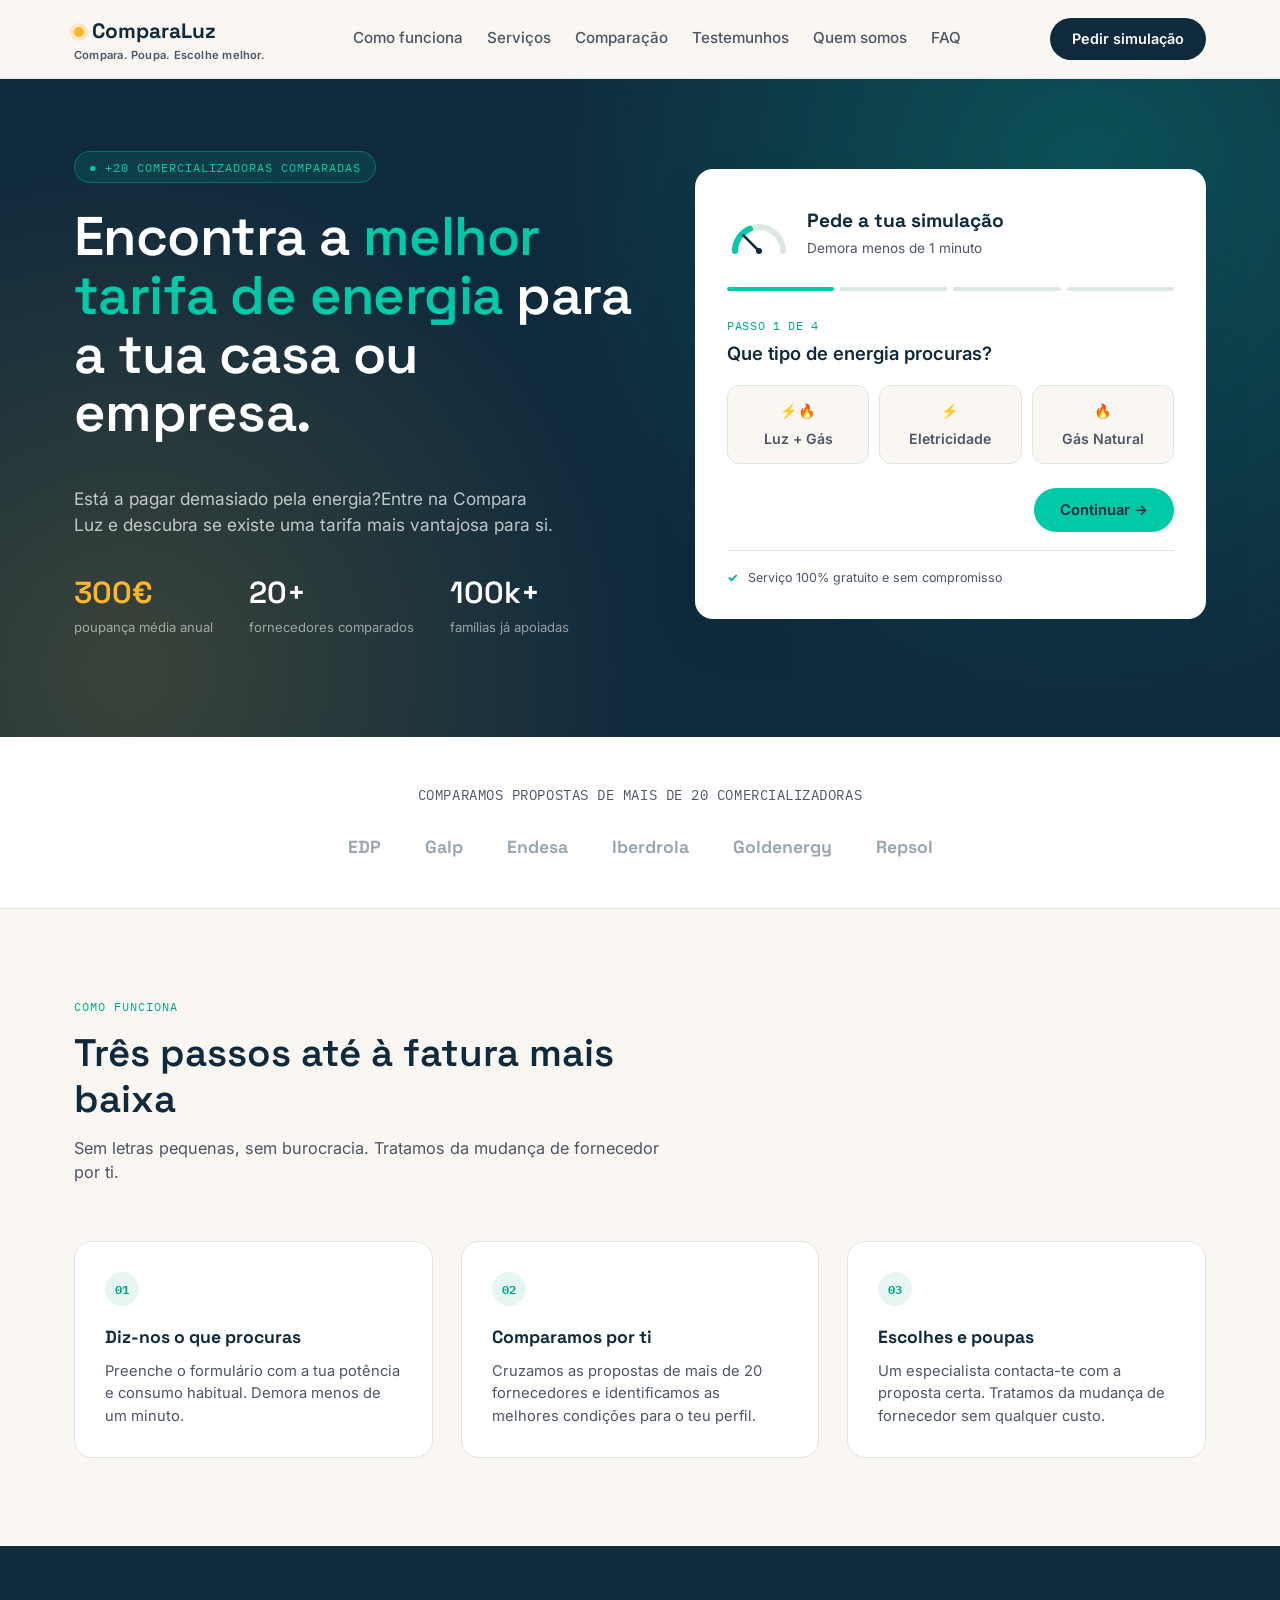
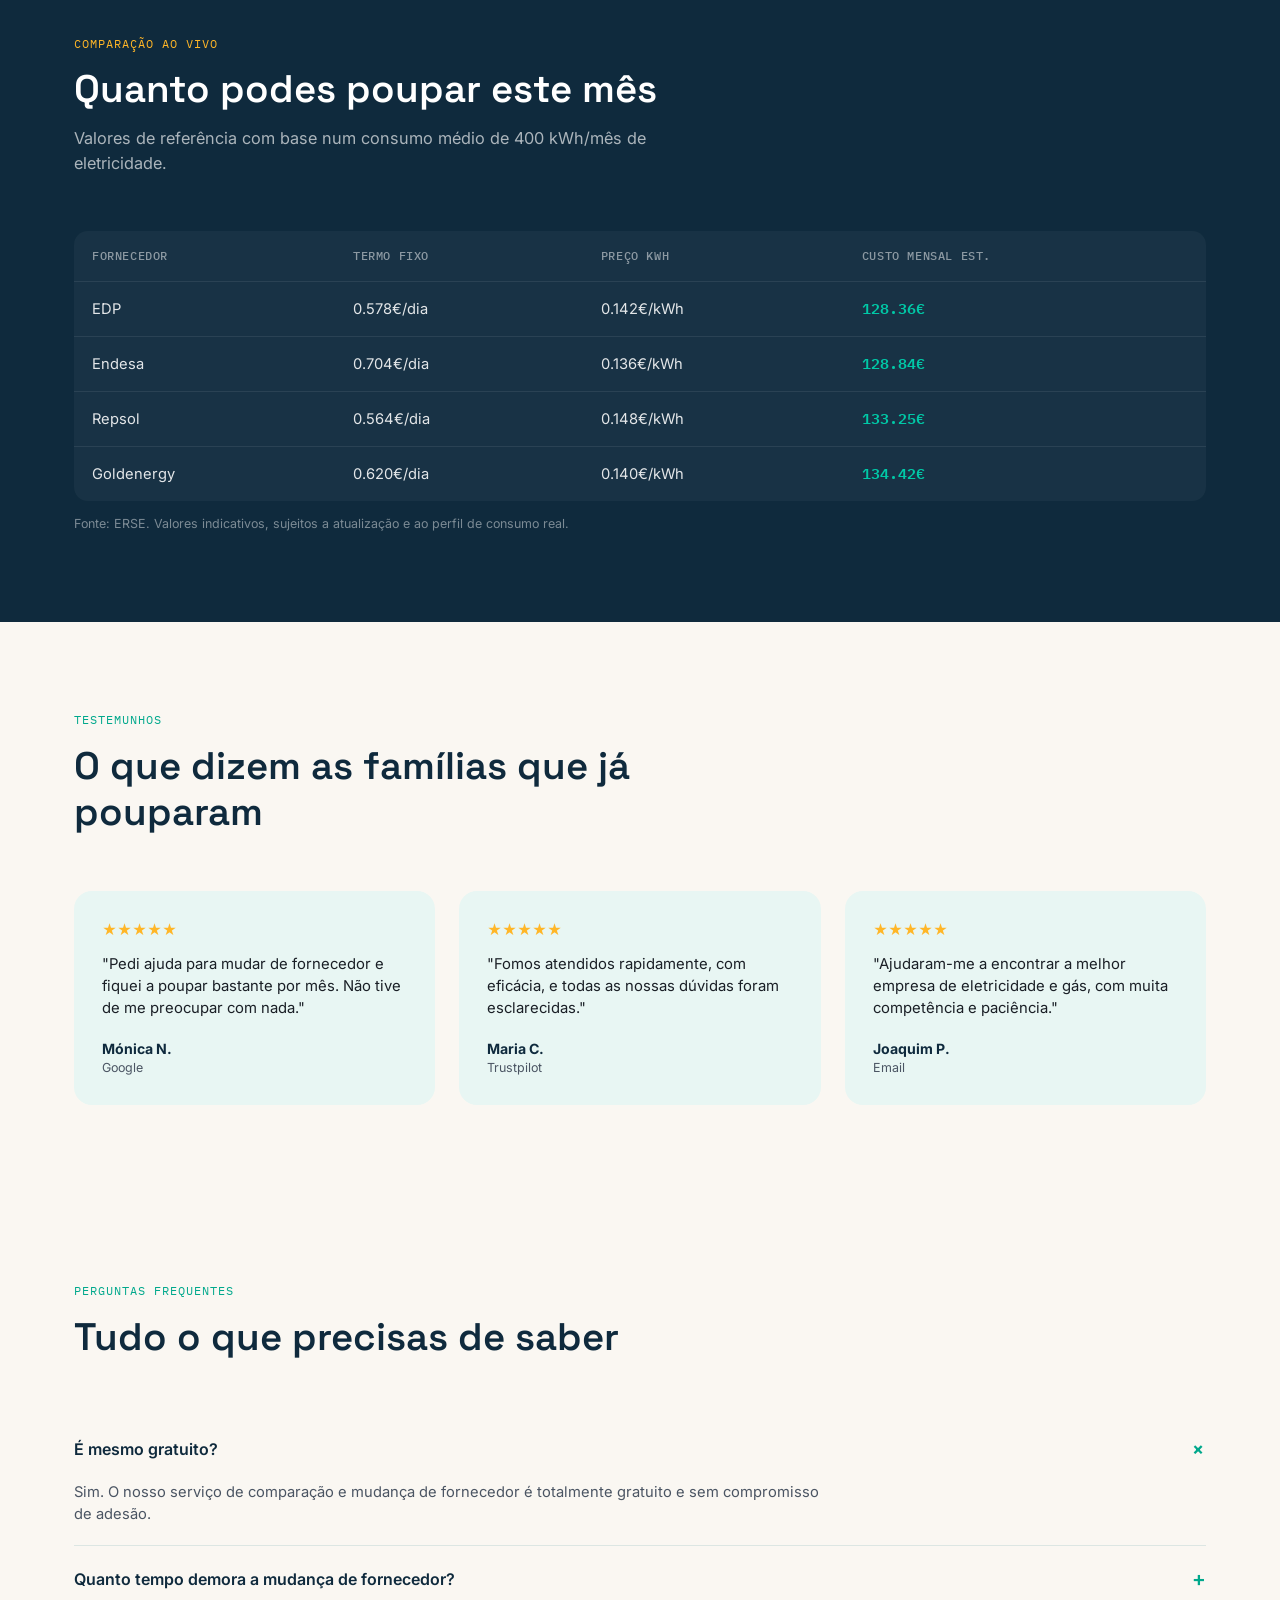
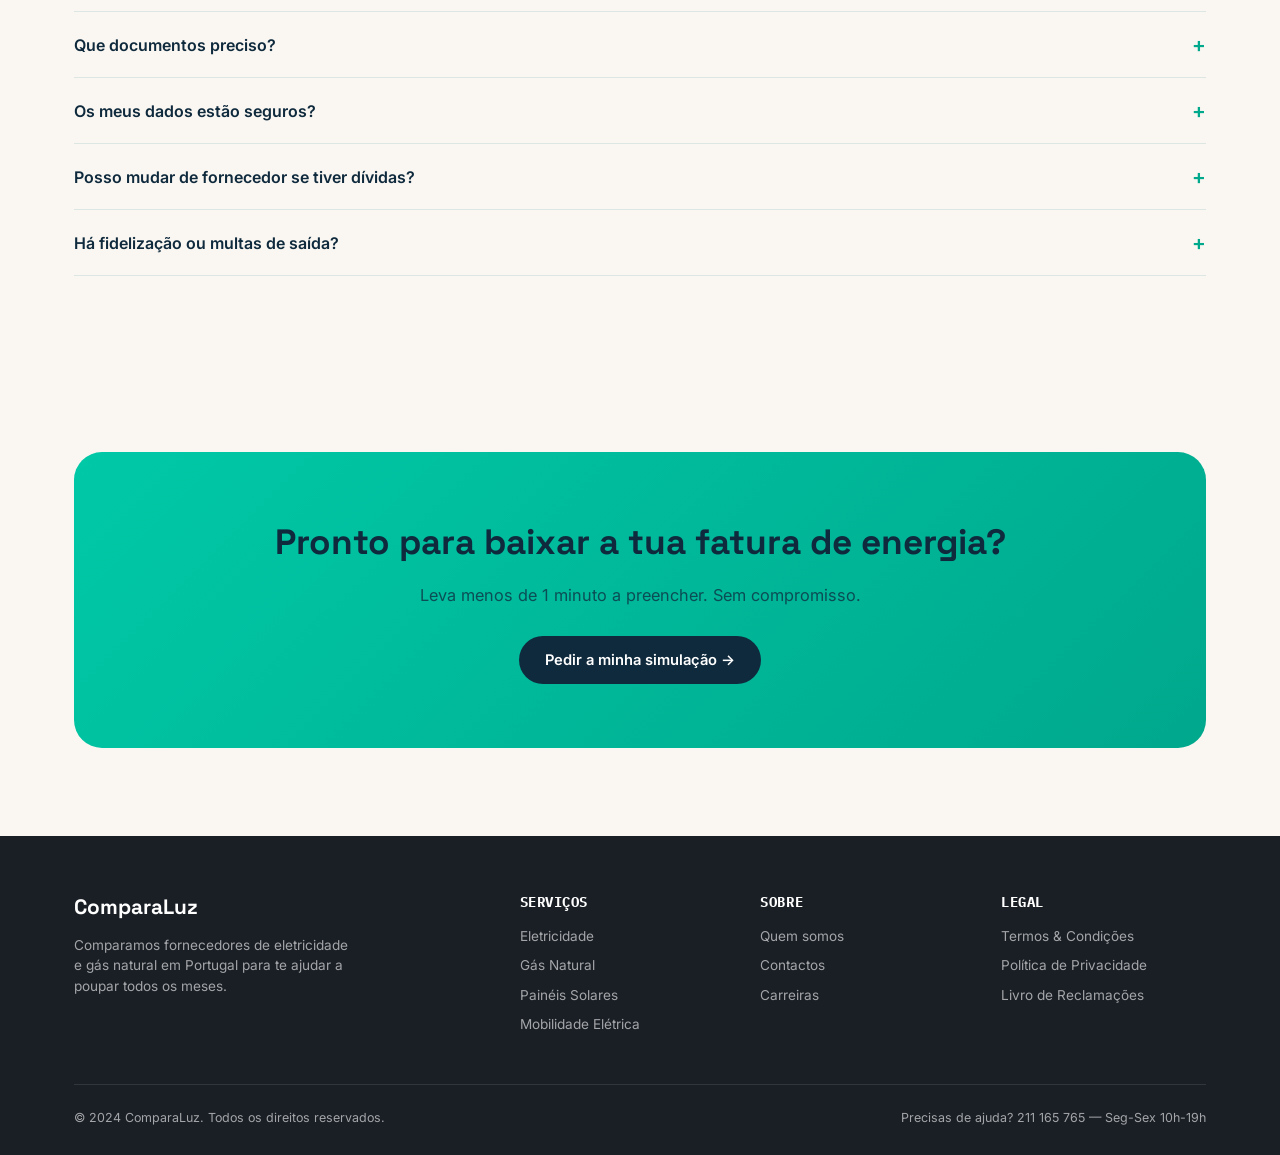
==== commit 60a53a1c: "index att" ====
--- a/index.html
+++ b/index.html
@@ -99,7 +99,7 @@
   <div class="header-inner">
     <div class="logo-container">
       <a href="/" class="logo"><span class="dot"></span> ComparaLuz</a>
-      <span class="logo-tagline">Compara. Poupa. Escolhe melhor</span>
+      <span class="logo-tagline">Compara. Poupa. Escolhe melhor.</span>
     </div>
     
     <nav class="nav-links" id="navLinks">
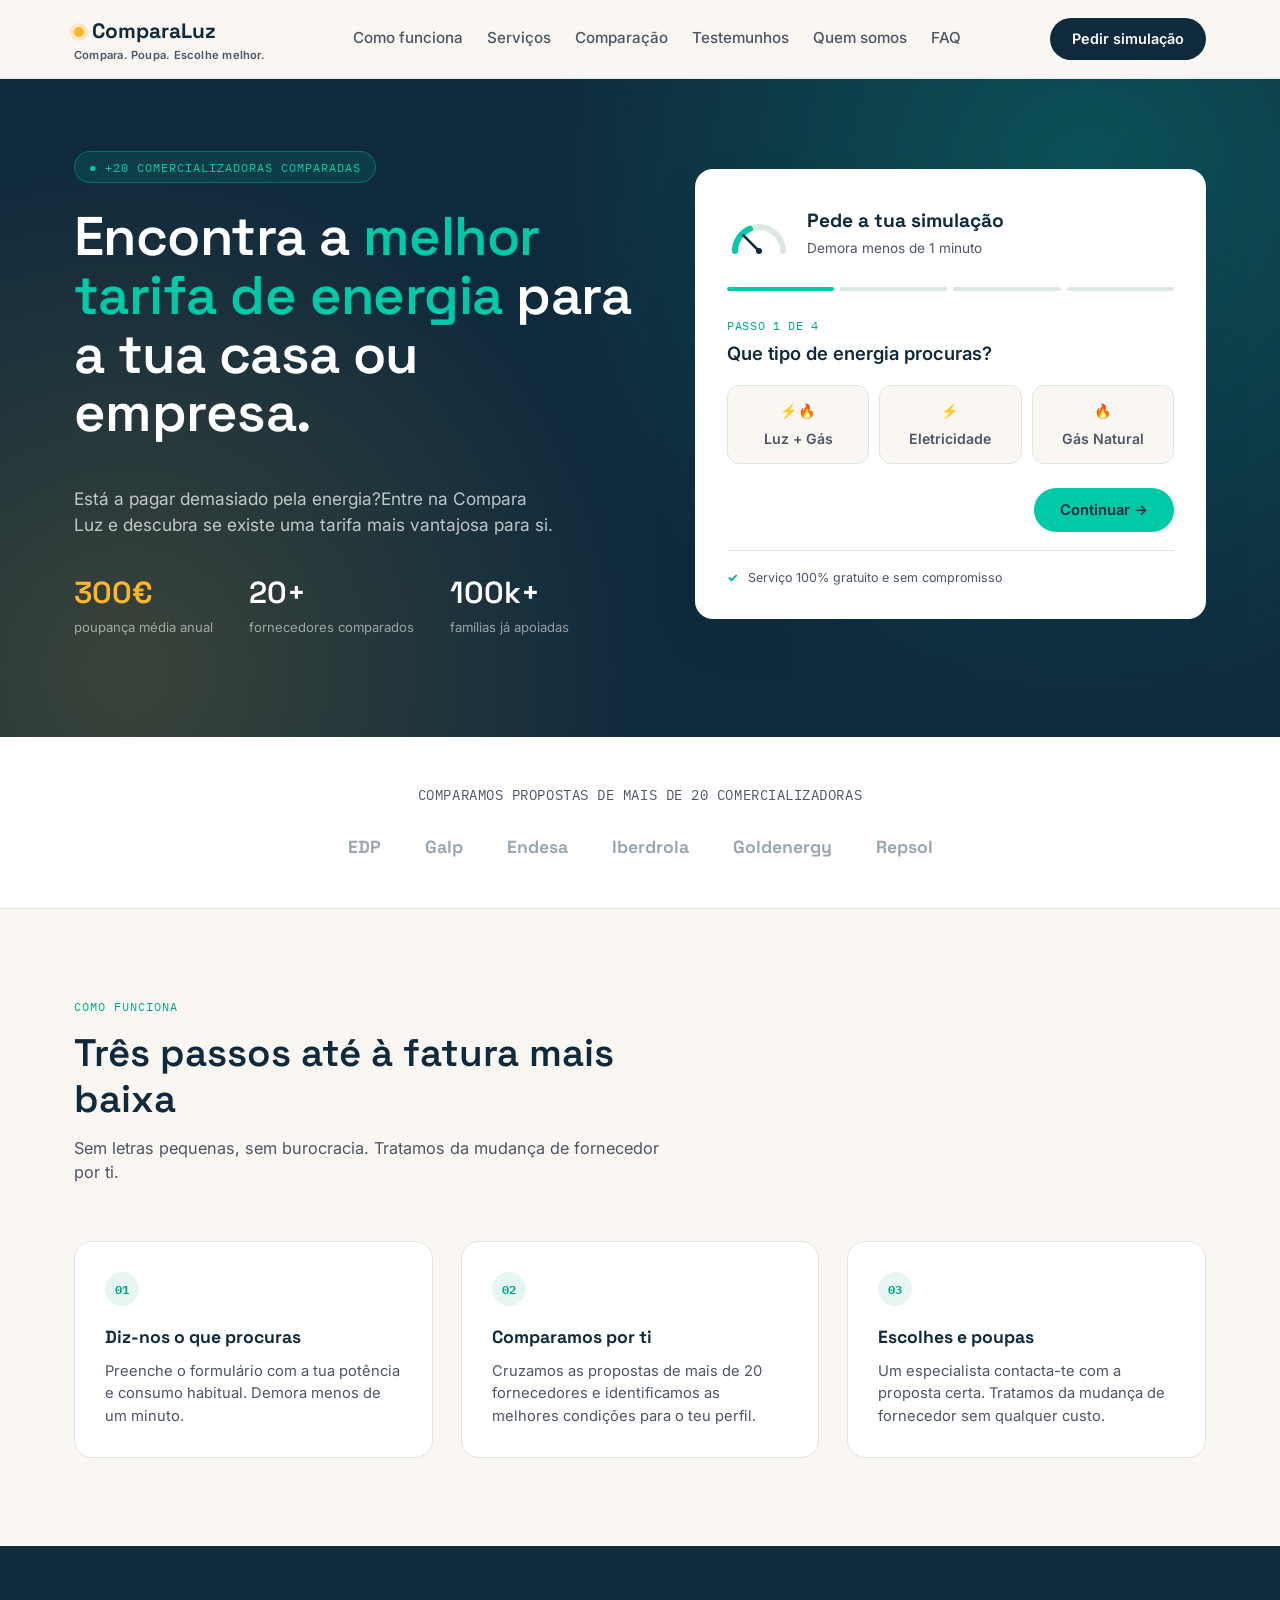
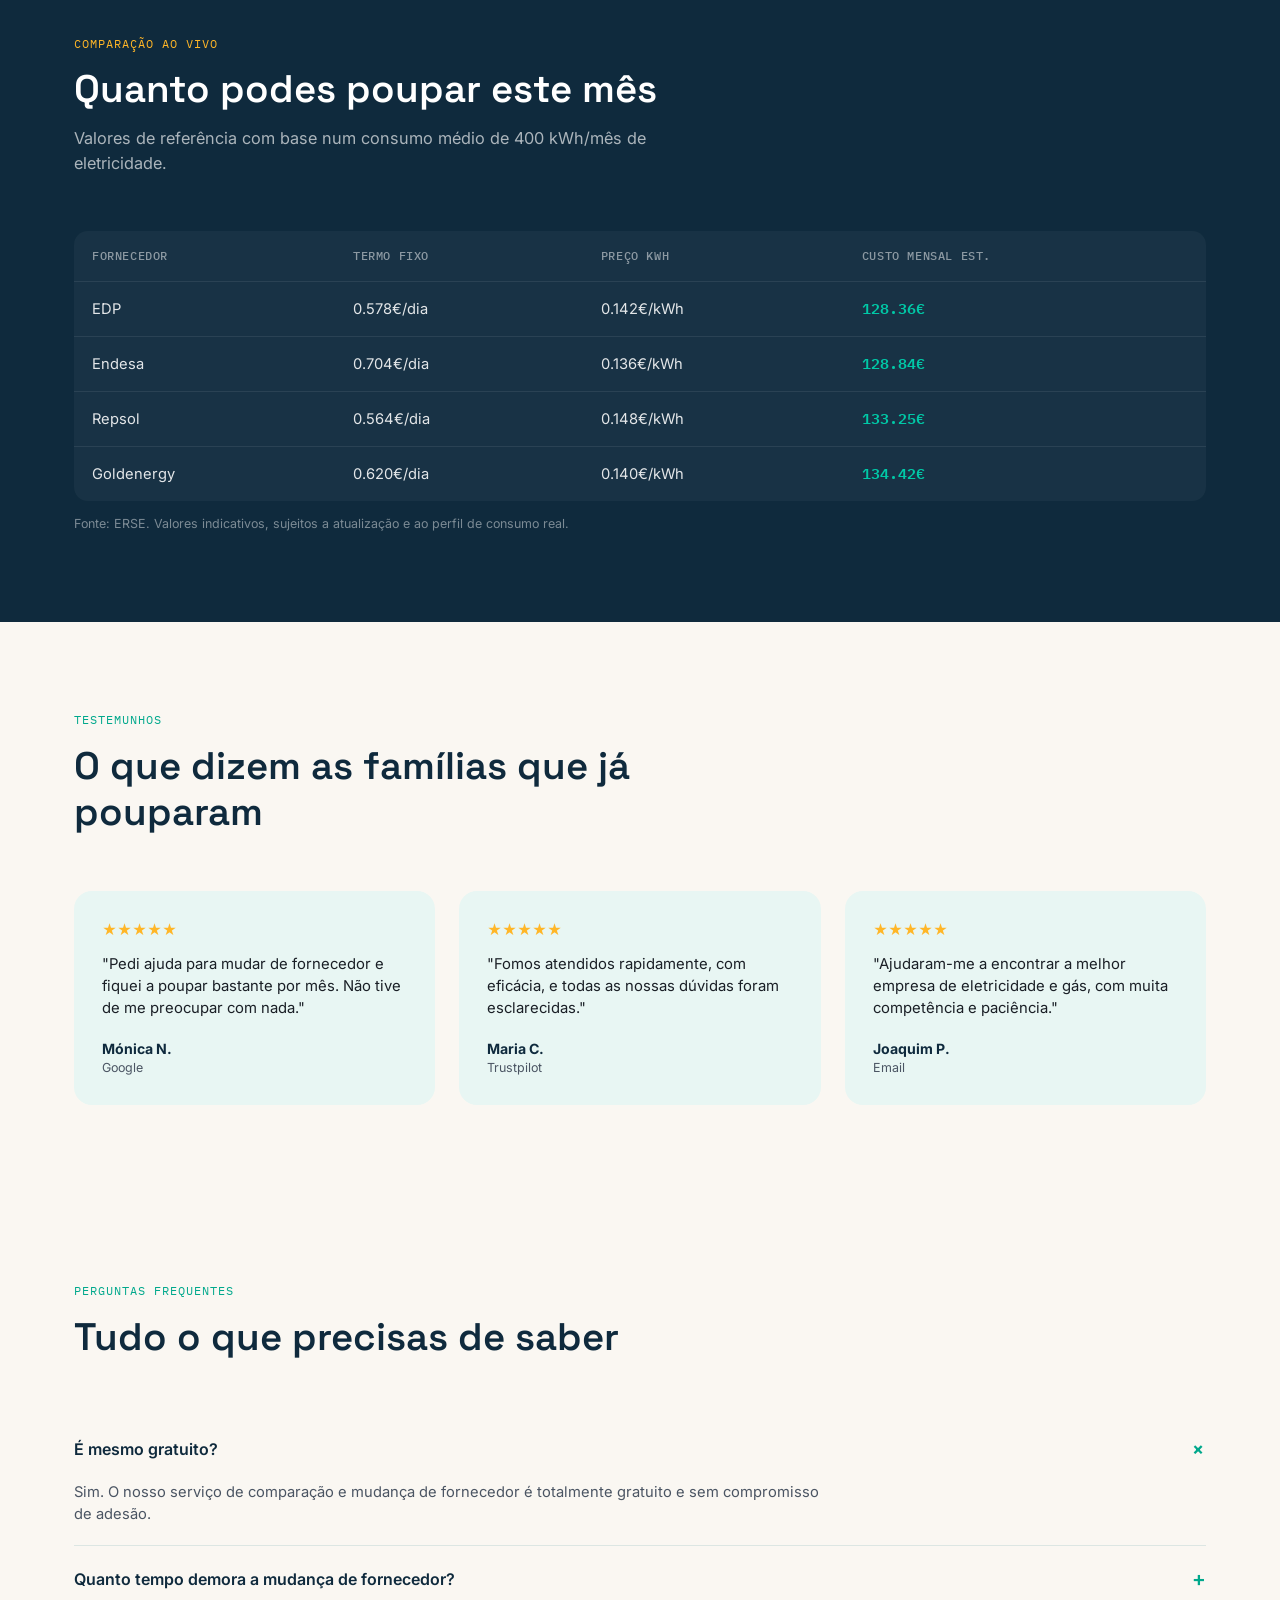
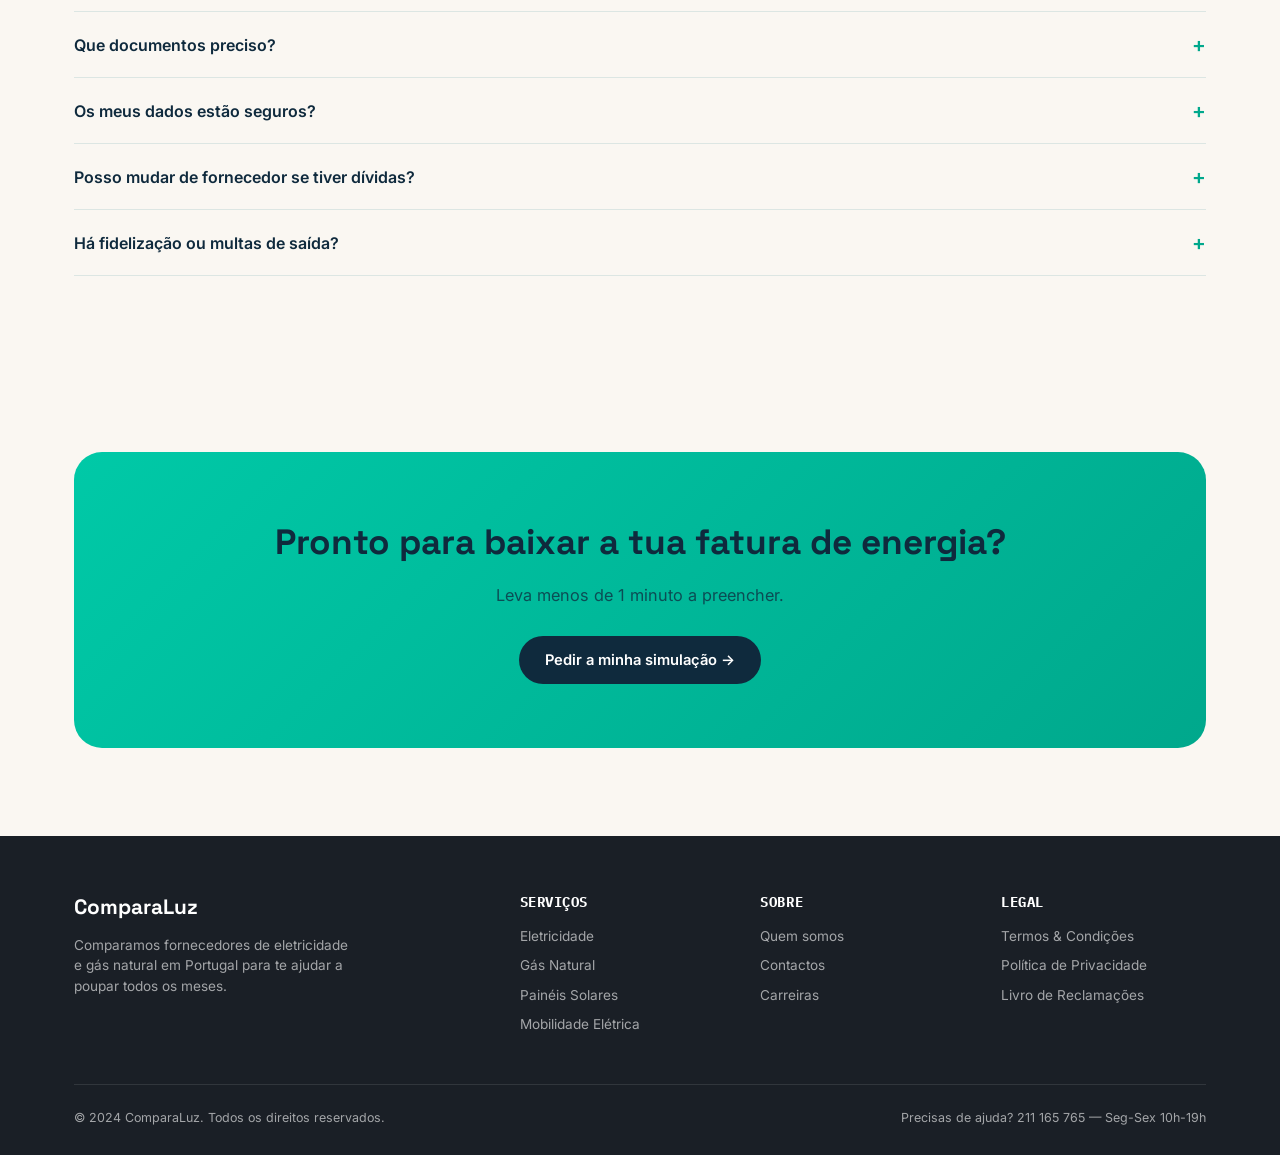
==== commit 7cbffbb8: "site map 1" ====
--- a/index.html
+++ b/index.html
@@ -386,7 +386,7 @@
   <div class="wrap">
     <div class="final-cta">
       <h2>Pronto para baixar a tua fatura de energia?</h2>
-      <p>Leva menos de 1 minuto a preencher. Sem compromisso.</p>
+      <p>Leva menos de 1 minuto a preencher.</p>
       <a href="#lead-form" class="btn btn-primary">Pedir a minha simulação →</a>
     </div>
   </div>
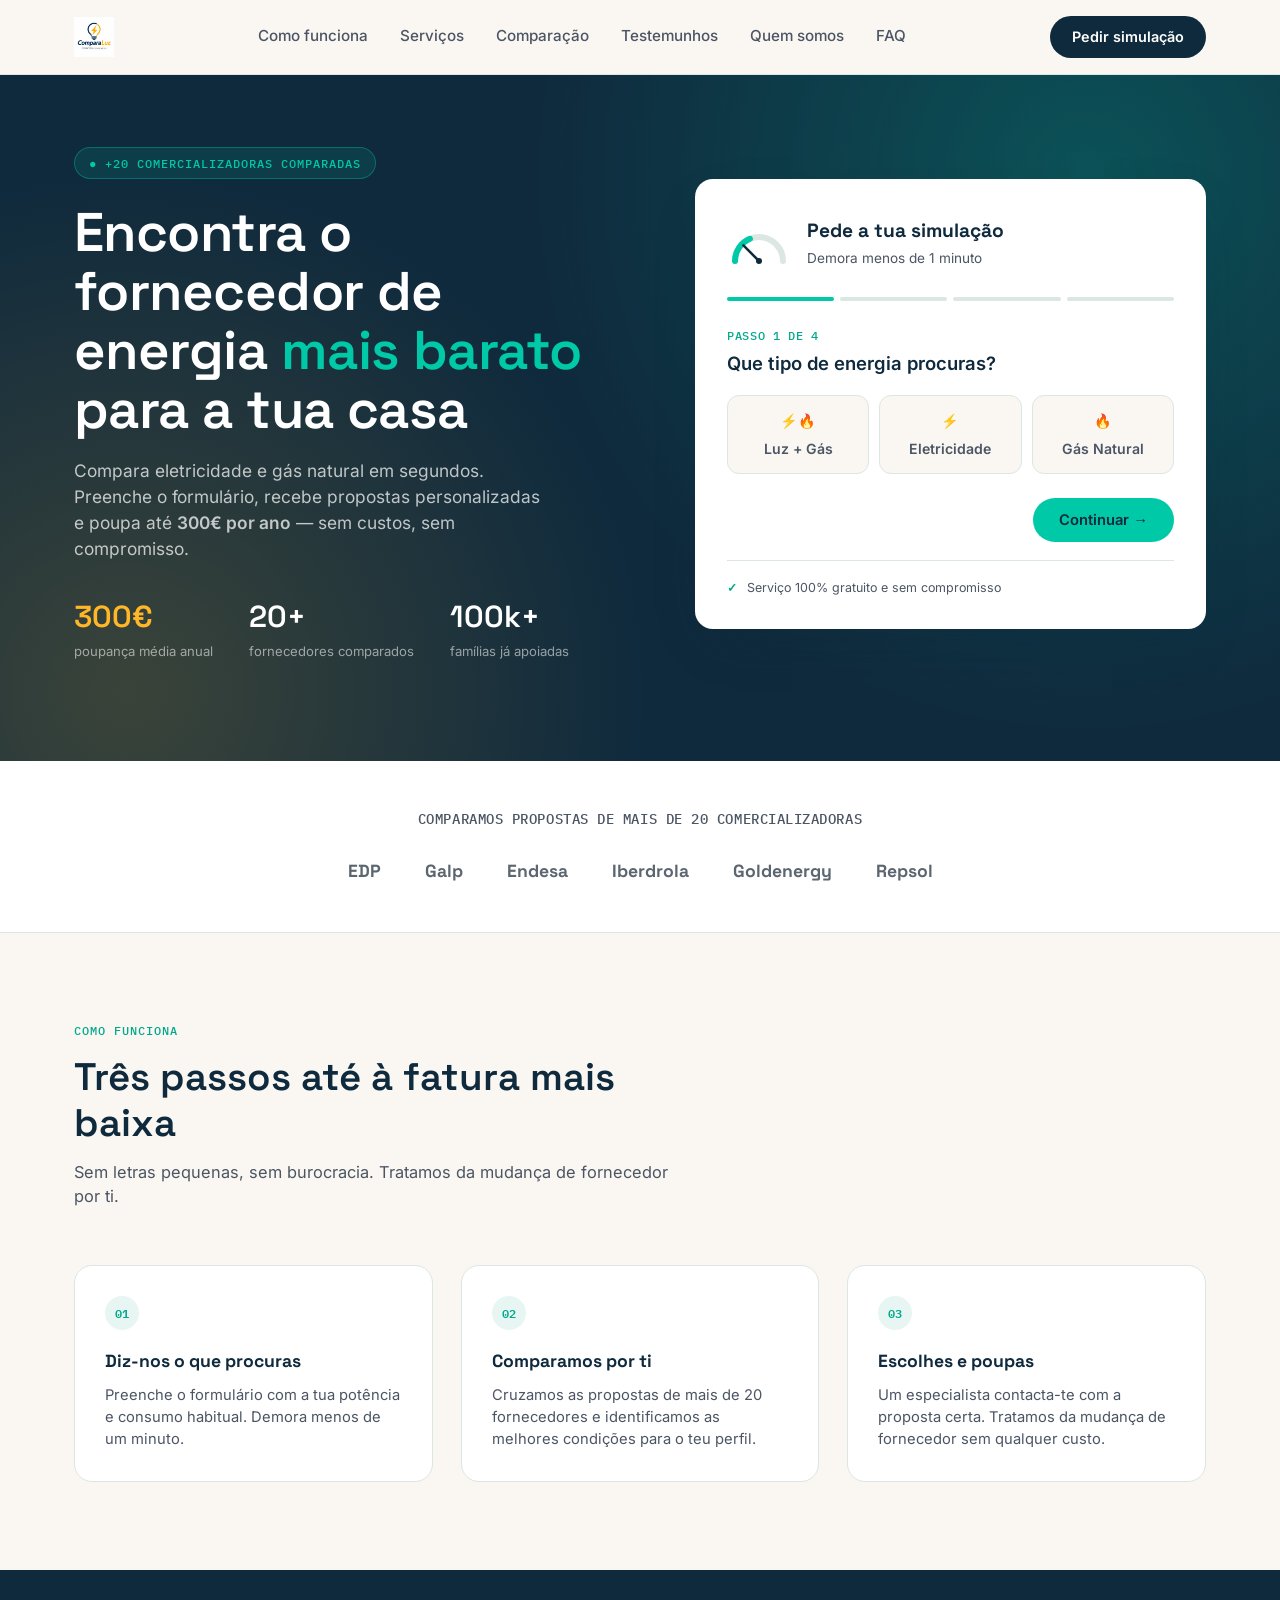
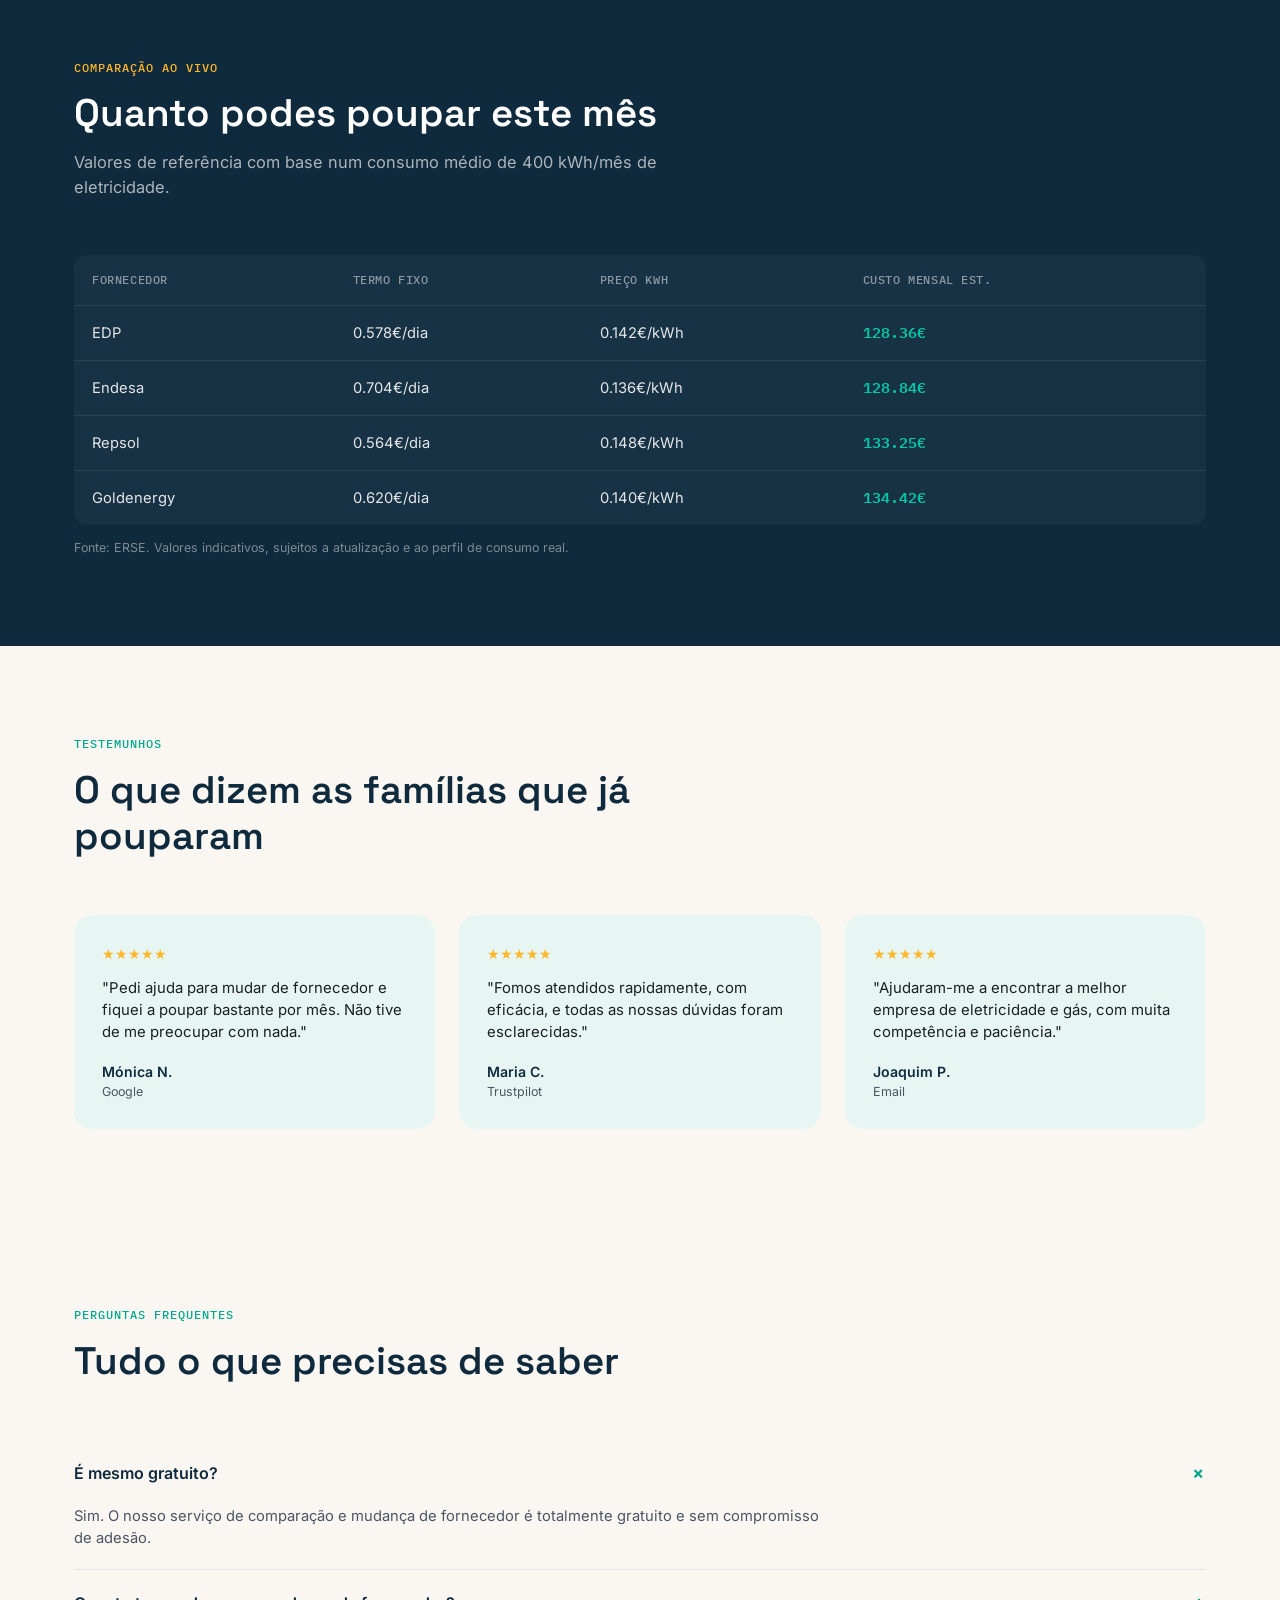
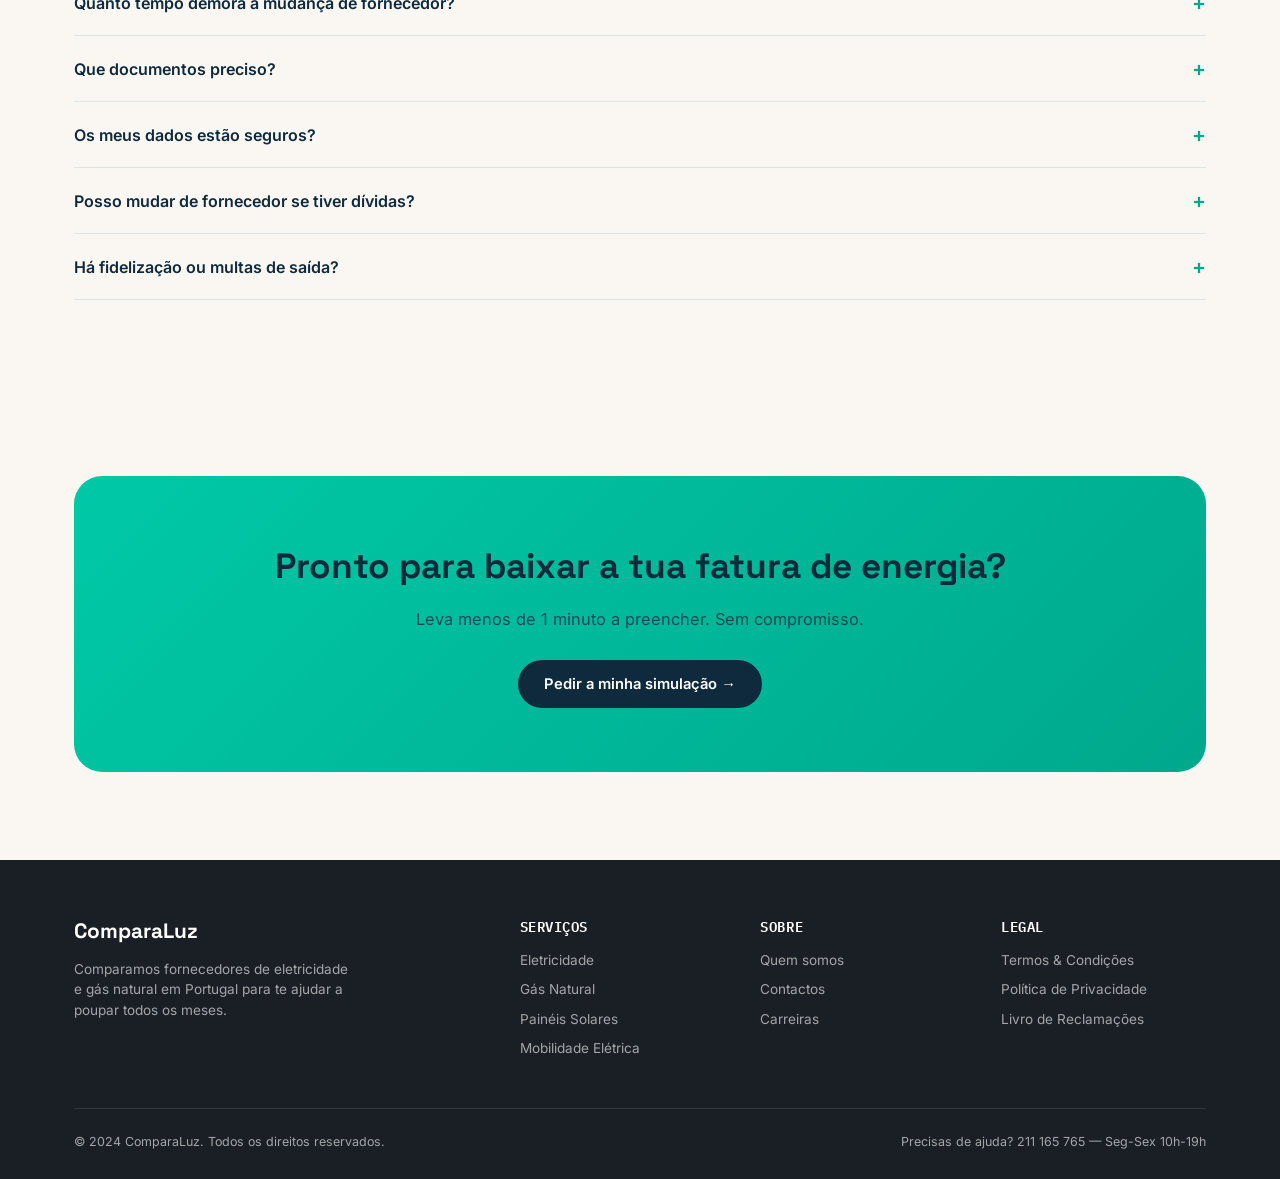
==== commit bbe11ae7: "responsividade telemovel" ====
--- a/index.html
+++ b/index.html
@@ -23,9 +23,8 @@
 <meta name="twitter:title" content="ComparaLuz — Compara fornecedores de energia e poupa até 300€/ano">
 <meta name="twitter:description" content="Compara mais de 20 fornecedores de eletricidade e gás natural em Portugal e poupa até 300€ por ano.">
 
-<link rel="preconnect" href="https://fonts.googleapis.com">
-<link rel="preconnect" href="https://fonts.gstatic.com" crossorigin>
-<link rel="stylesheet" href="https://fonts.googleapis.com/css2?family=Space+Grotesk:wght@500;600;700&family=Inter:wght@400;500;600&family=IBM+Plex+Mono:wght@500&display=swap">
+<link rel="preload" href="/fonts/SpaceGrotesk-600.woff2" as="font" type="font/woff2" crossorigin>
+<link rel="preload" href="/fonts/Inter-400.woff2" as="font" type="font/woff2" crossorigin>
 <link rel="stylesheet" href="/css/style.css">
 <script src="/js/script.js" defer></script>
 <meta name="theme-color" content="#0F2A3D">
@@ -37,7 +36,7 @@
   "@type": "Organization",
   "name": "ComparaLuz",
   "url": "https://www.comparaluz.pt/",
-  "logo": "https://www.comparaluz.pt/imagens/logo.png",
+  "logo": "https://www.comparaluz.pt/imagens/logo.webp",
   "description": "Comparador de fornecedores de eletricidade e gás natural em Portugal.",
   "areaServed": {"@type": "Country", "name": "Portugal"},
   "contactPoint": {
@@ -97,11 +96,7 @@
 
 <header>
   <div class="header-inner">
-    <div class="logo-container">
-      <a href="/" class="logo"><span class="dot"></span> ComparaLuz</a>
-      <span class="logo-tagline">Compara. Poupa. Escolhe melhor.</span>
-    </div>
-    
+    <a href="/" class="logo"><img src="/imagens/logo.webp" alt="ComparaLuz" width="160" height="160" fetchpriority="high"></a>
     <nav class="nav-links" id="navLinks">
       <a href="#como-funciona">Como funciona</a>
       <a href="/paginas/Servicos.html">Serviços</a>
@@ -119,8 +114,8 @@
   <div class="wrap hero-grid">
     <div>
       <span class="eyebrow">● +20 comercializadoras comparadas</span>
-      <h1>Encontra a <span>melhor tarifa de energia</span> para a tua casa ou empresa.</h1><br>
-      <p class="lead">Está a pagar demasiado pela energia?Entre na Compara Luz e descubra se existe uma tarifa mais vantajosa para si. </p>
+      <h1>Encontra o fornecedor de energia <span>mais barato</span> para a tua casa</h1>
+      <p class="lead">Compara eletricidade e gás natural em segundos. Preenche o formulário, recebe propostas personalizadas e poupa até <strong>300€ por ano</strong> — sem custos, sem compromisso.</p>
       <div class="hero-stats">
         <div class="stat"><div class="num"><em>300€</em></div><div class="label">poupança média anual</div></div>
         <div class="stat"><div class="num">20+</div><div class="label">fornecedores comparados</div></div>
@@ -386,7 +381,7 @@
   <div class="wrap">
     <div class="final-cta">
       <h2>Pronto para baixar a tua fatura de energia?</h2>
-      <p>Leva menos de 1 minuto a preencher.</p>
+      <p>Leva menos de 1 minuto a preencher. Sem compromisso.</p>
       <a href="#lead-form" class="btn btn-primary">Pedir a minha simulação →</a>
     </div>
   </div>
@@ -402,7 +397,7 @@
         <p style="max-width:280px; font-size:0.85rem;">Comparamos fornecedores de eletricidade e gás natural em Portugal para te ajudar a poupar todos os meses.</p>
       </div>
       <div>
-        <h4>Serviços</h4>
+        <h3>Serviços</h3>
         <ul>
           <li><a href="/paginas/Servicos.html">Eletricidade</a></li>
           <li><a href="/paginas/Servicos.html">Gás Natural</a></li>
@@ -411,7 +406,7 @@
         </ul>
       </div>
       <div>
-        <h4>Sobre</h4>
+        <h3>Sobre</h3>
         <ul>
           <li><a href="/paginas/aboutme.html">Quem somos</a></li>
           <li><a href="/paginas/aboutme.html">Contactos</a></li>
@@ -419,7 +414,7 @@
         </ul>
       </div>
       <div>
-        <h4>Legal</h4>
+        <h3>Legal</h3>
         <ul>
           <li><a href="#">Termos & Condições</a></li>
           <li><a href="#">Política de Privacidade</a></li>
--- a/css/style.css
+++ b/css/style.css
@@ -1,4 +1,4 @@
-:root{
+  :root{
     --navy:#0F2A3D;
     --navy-2:#143447;
     --teal:#00C9A7;
@@ -16,6 +16,39 @@
     --font-mono:'IBM Plex Mono', monospace;
   }
 
+  @font-face{
+    font-family:'Space Grotesk'; font-style:normal; font-weight:500;
+    font-display:swap; src:url('/fonts/SpaceGrotesk-500.woff2') format('woff2');
+  }
+  @font-face{
+    font-family:'Space Grotesk'; font-style:normal; font-weight:600;
+    font-display:swap; src:url('/fonts/SpaceGrotesk-600.woff2') format('woff2');
+  }
+  @font-face{
+    font-family:'Space Grotesk'; font-style:normal; font-weight:700;
+    font-display:swap; src:url('/fonts/SpaceGrotesk-700.woff2') format('woff2');
+  }
+  @font-face{
+    font-family:'Inter'; font-style:normal; font-weight:400;
+    font-display:swap; src:url('/fonts/Inter-400.woff2') format('woff2');
+  }
+  @font-face{
+    font-family:'Inter'; font-style:normal; font-weight:500;
+    font-display:swap; src:url('/fonts/Inter-500.woff2') format('woff2');
+  }
+  @font-face{
+    font-family:'Inter'; font-style:normal; font-weight:600;
+    font-display:swap; src:url('/fonts/Inter-600.woff2') format('woff2');
+  }
+  @font-face{
+    font-family:'IBM Plex Mono'; font-style:normal; font-weight:500;
+    font-display:swap; src:url('/fonts/PlexMono-500.woff2') format('woff2');
+  }
+  @font-face{
+    font-family:'IBM Plex Mono'; font-style:normal; font-weight:600;
+    font-display:swap; src:url('/fonts/PlexMono-600.woff2') format('woff2');
+  }
+
   *{box-sizing:border-box; margin:0; padding:0;}
   html{scroll-behavior:smooth;}
   body{
@@ -42,43 +75,25 @@
   .header-inner{
     display:flex; align-items:center; justify-content:space-between;
     padding:16px 24px; max-width:1180px; margin:0 auto;
-    position:relative;
-  }
-
-  /* Agrupador do Logo + Slogan */
-  .logo-container{
-    display:flex; flex-direction:column; align-items:flex-start;
   }
   .logo{
     font-family:var(--font-display); font-weight:700; font-size:1.3rem;
     display:flex; align-items:center; gap:8px; color:var(--navy);
   }
+  .logo img{height:40px; width:auto; display:block;}
   .logo .dot{width:10px; height:10px; border-radius:50%; background:var(--amber); box-shadow:0 0 0 4px rgba(255,182,39,0.25);}
-  
-  /* Estilização do Slogan */
-  .logo-tagline{
-    font-size:0.7rem; font-weight:600; color:var(--ink-soft);
-    letter-spacing:0.02em; margin-top:2px; line-height:1.1;
-  }
-
-  /* Agrupador da navegação e botão no canto direito */
-  .header-right{
-    display:flex; align-items:center; gap:24px; margin-left:auto;
-  }
-  .nav-links{display:flex; gap:24px; font-size:0.95rem; font-weight:500; color:var(--ink-soft);}
+  .nav-links{display:flex; gap:32px; font-size:0.95rem; font-weight:500; color:var(--ink-soft);}
   .nav-links a:hover{color:var(--navy);}
-  
   .header-cta{
     background:var(--navy); color:white; padding:10px 22px;
     border-radius:999px; font-weight:600; font-size:0.9rem;
-    transition:background .2s ease; white-space:nowrap;
+    transition:background .2s ease;
   }
   .header-cta:hover{background:var(--teal-dark);}
   .nav-toggle{display:none; background:none; font-size:1.5rem; color:var(--navy); padding:4px 8px; line-height:1;}
 
   @media (max-width:860px){
     .nav-toggle{display:block;}
-    .header-right{margin-left:0; gap:12px;}
     .nav-links{
       display:none;
       position:absolute; top:100%; left:0; right:0;
@@ -93,6 +108,7 @@
   @media (max-width:480px){
     .header-cta{padding:9px 14px; font-size:0.82rem;}
   }
+  .header-inner{position:relative;}
 
   /* ===== Hero ===== */
   .hero{
@@ -245,7 +261,7 @@
   }
   .logos-row{
     display:flex; justify-content:center; align-items:center; gap:44px; flex-wrap:wrap;
-    font-family:var(--font-display); font-weight:700; font-size:1.1rem; color:#9AA7AE;
+    font-family:var(--font-display); font-weight:700; font-size:1.1rem; color:#5B6670;
   }
 
   /* ===== How it works ===== */
@@ -340,7 +356,7 @@
   .footer-grid{display:grid; grid-template-columns:2fr 1fr 1fr 1fr; gap:36px; margin-bottom:40px;}
   @media(max-width:760px){.footer-grid{grid-template-columns:1fr 1fr;}}
   @media(max-width:480px){.footer-grid{grid-template-columns:1fr;}}
-  .footer-grid h4{color:white; font-size:0.85rem; margin-bottom:14px; font-family:var(--font-mono); letter-spacing:0.04em; text-transform:uppercase;}
+  .footer-grid h3{color:white; font-size:0.85rem; margin-bottom:14px; font-family:var(--font-mono); letter-spacing:0.04em; text-transform:uppercase;}
   .footer-grid ul li{margin-bottom:9px;}
   .footer-grid ul li a:hover{color:white;}
   .footer-logo{font-family:var(--font-display); font-weight:700; font-size:1.3rem; color:white; margin-bottom:12px;}
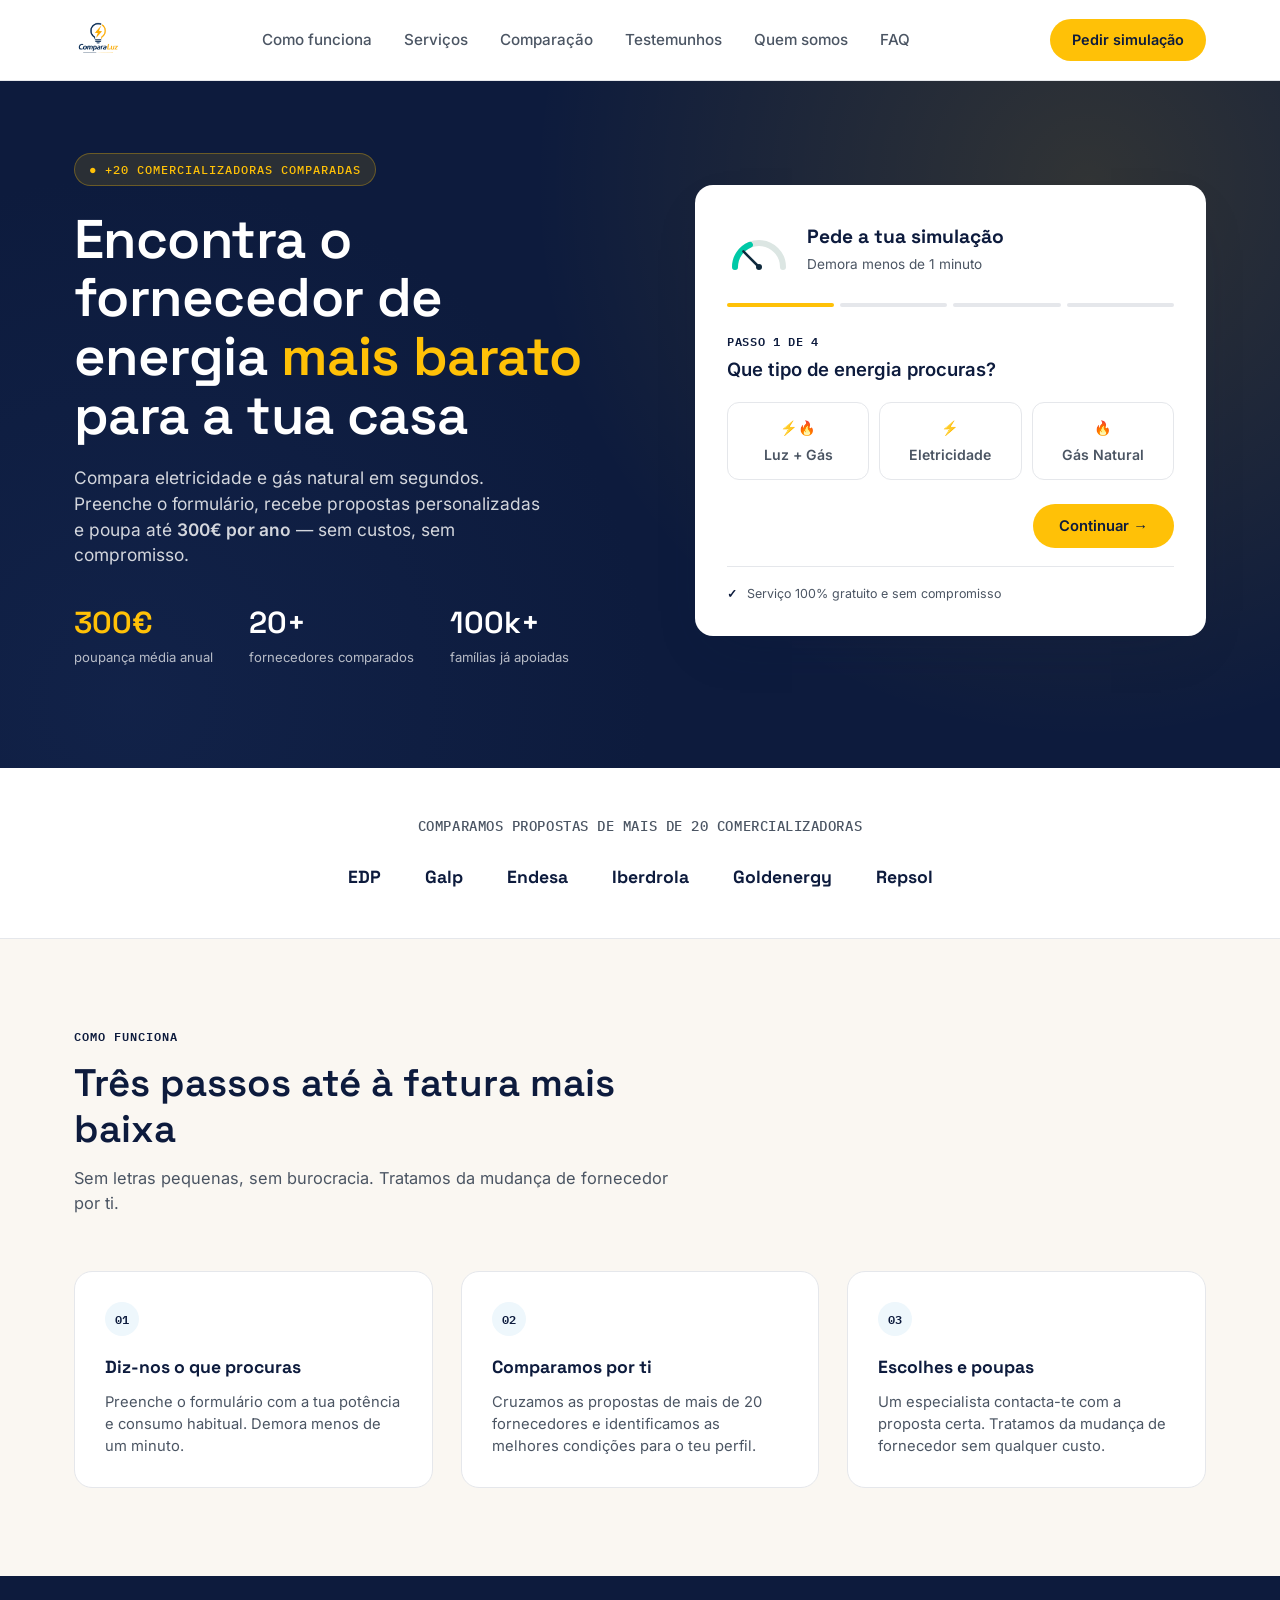
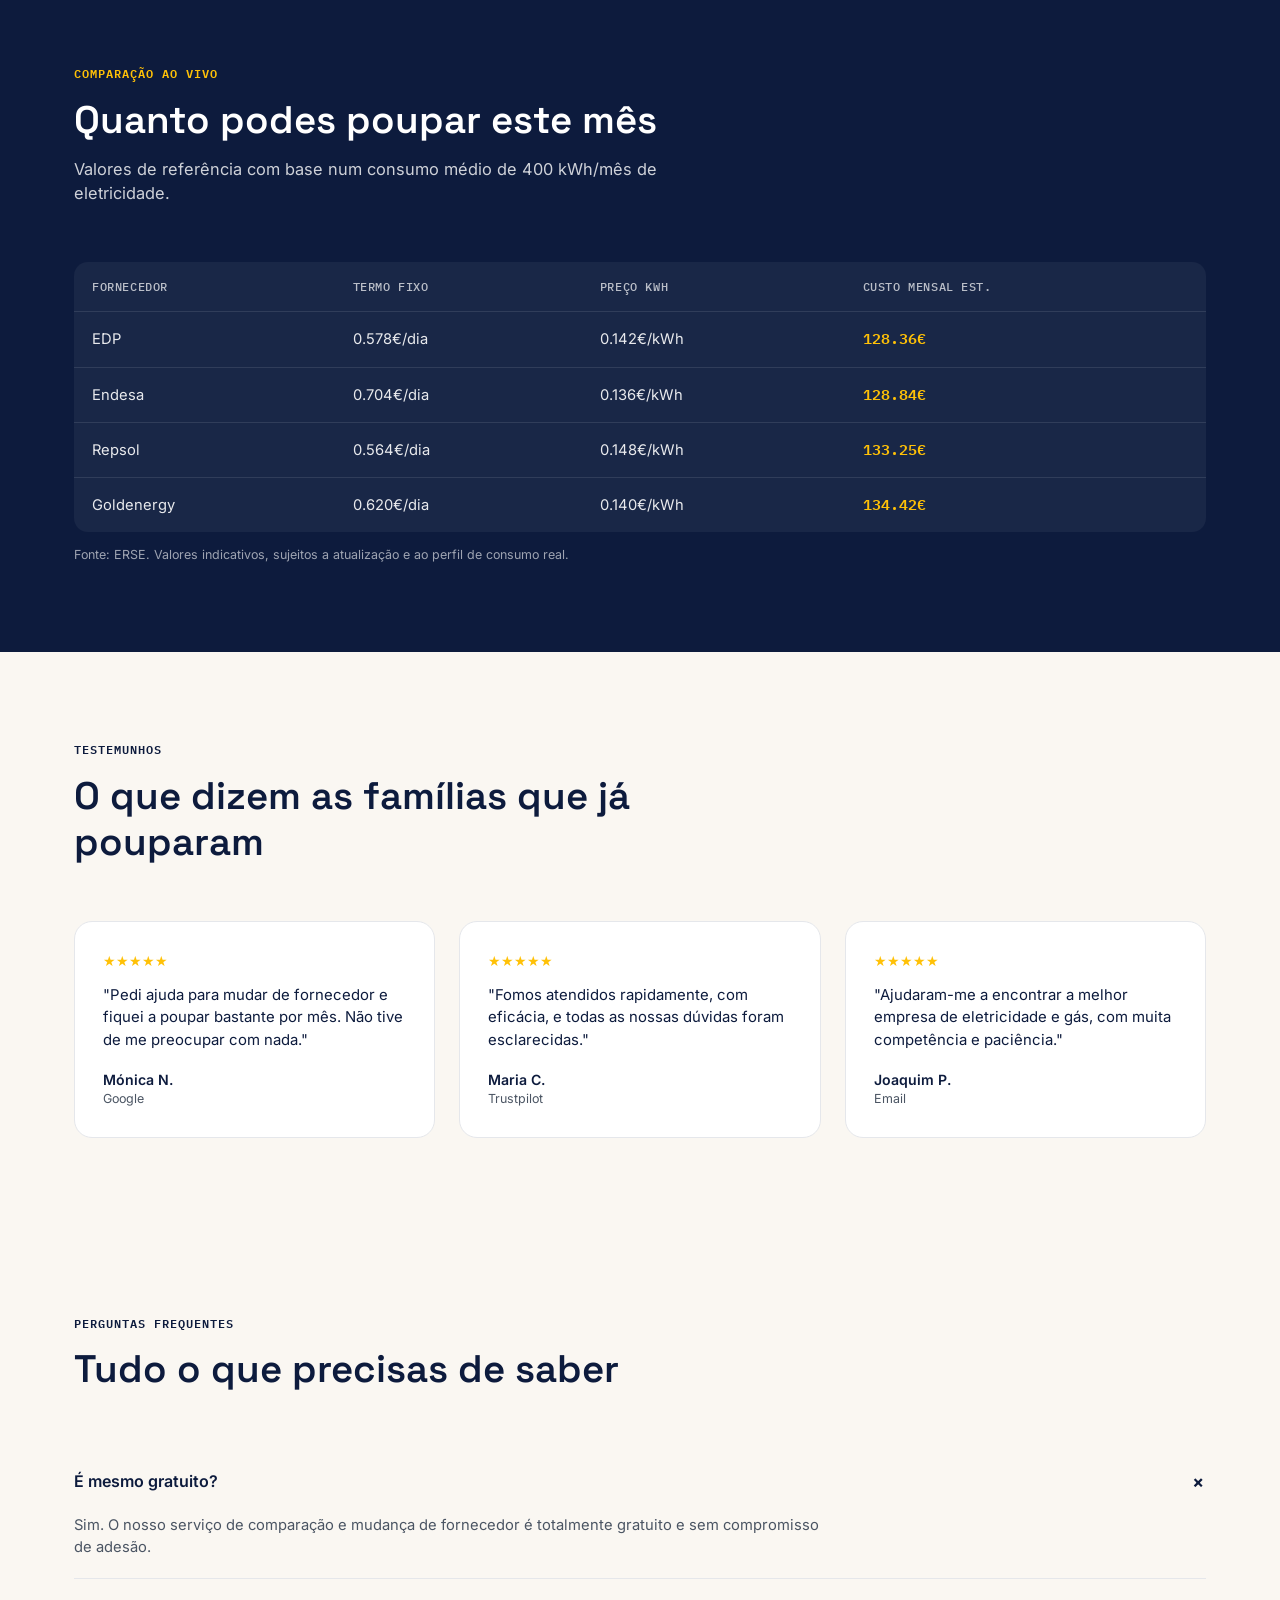
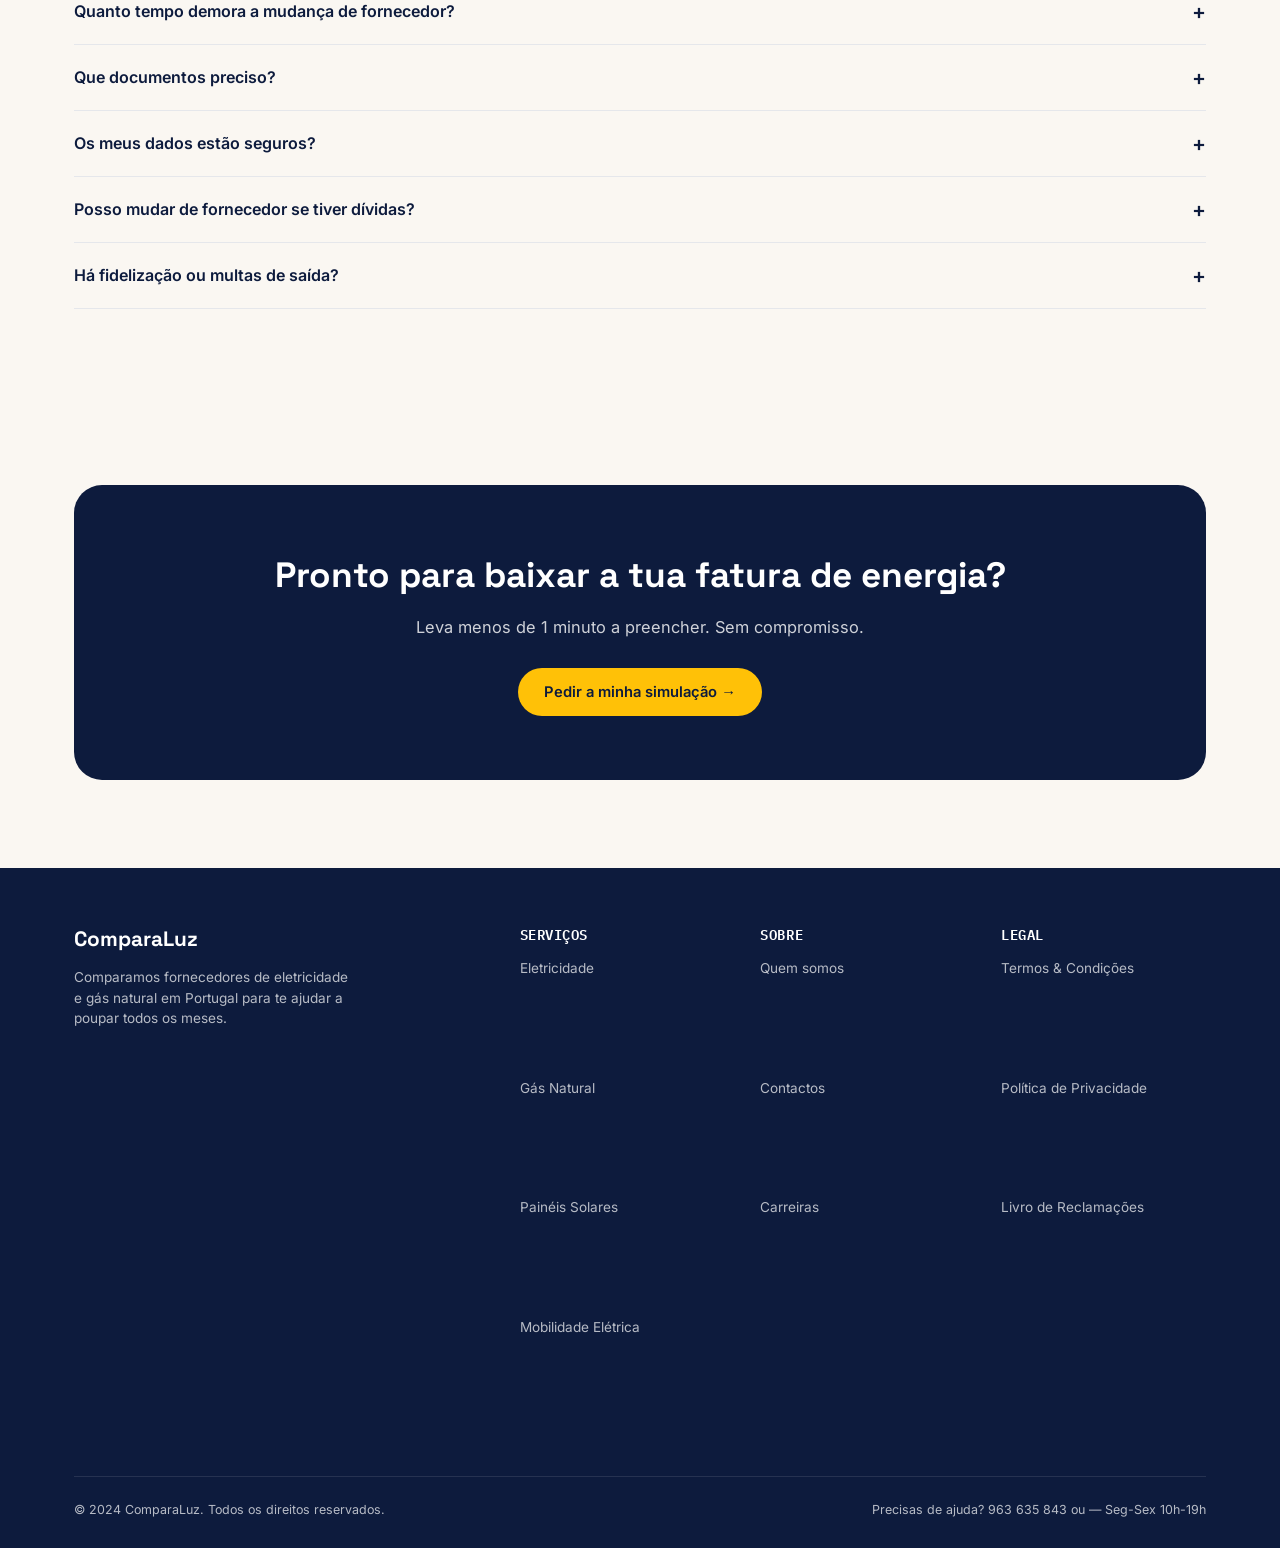
==== commit 755e557e: "telefone 1" ====
--- a/index.html
+++ b/index.html
@@ -424,7 +424,7 @@
     </div>
     <div class="footer-bottom">
       <span>© 2024 ComparaLuz. Todos os direitos reservados.</span>
-      <span>Precisas de ajuda? 211 165 765 — Seg-Sex 10h-19h</span>
+      <span>Precisas de ajuda? 963 635 843 ou  — Seg-Sex 10h-19h</span>
     </div>
   </div>
 </footer>
--- a/css/style.css
+++ b/css/style.css
@@ -1,376 +1,390 @@
-  :root{
-    --navy:#0F2A3D;
-    --navy-2:#143447;
-    --teal:#00C9A7;
-    --teal-dark:#00A88C;
-    --amber:#FFB627;
-    --cream:#FAF7F2;
-    --mint:#E8F6F3;
-    --ink:#1A1F26;
-    --ink-soft:#4B5563;
-    --line:#DCE6E3;
-    --radius:18px;
-    --shadow:0 20px 50px -20px rgba(15,42,61,0.35);
-    --font-display:'Space Grotesk', sans-serif;
-    --font-body:'Inter', sans-serif;
-    --font-mono:'IBM Plex Mono', monospace;
+:root {
+  /* ===== PALETA OFICIAL COMPARALUZ ===== */
+  --navy: #0D1B3D;        /* Azul Confiança (Principal) */
+  --amber: #FFC107;       /* Amarelo Energia (Destaques e CTAs) */
+  --amber-hover: #e0a800; /* Amarelo ligeiramente mais escuro para Hover */
+  --navy-2: #162954;      /* Variação de azul para cards e fundos secundários */
+  
+  /* Cores Neutras de Apoio */
+  --cream: #FAF7F2;       /* Fundo suave / geral */
+  --mint: #eef7fc;        /* Fundo de cards/testemunhos (Azul ultra suave) */
+  --ink: #0D1B3D;         /* Texto principal */
+  --ink-soft: #4B5563;    /* Texto secundário (leitura confortável) */
+  --line: #E5E7EB;        /* Linhas de divisão e bordas refinadas */
+  
+  /* Outros */
+  --teal: #0D1B3D;        /* Mantido conforme seu mapeamento */
+  --teal-dark: #124e8a;   /* Mantido conforme seu mapeamento */
+  --radius: 18px;
+  --shadow: 0 20px 50px -20px rgba(13, 27, 61, 0.25);
+  
+  /* Tipografia */
+  --font-display: 'Space Grotesk', sans-serif;
+  --font-body: 'Inter', sans-serif;
+  --font-mono: 'IBM Plex Mono', monospace;
+}
+
+/* ===== FONTS LOCAL (PageSpeed Otimizado) ===== */
+@font-face{
+  font-family:'Space Grotesk'; font-style:normal; font-weight:500;
+  font-display:swap; src:url('/fonts/SpaceGrotesk-500.woff2') format('woff2');
+}
+@font-face{
+  font-family:'Space Grotesk'; font-style:normal; font-weight:600;
+  font-display:swap; src:url('/fonts/SpaceGrotesk-600.woff2') format('woff2');
+}
+@font-face{
+  font-family:'Space Grotesk'; font-style:normal; font-weight:700;
+  font-display:swap; src:url('/fonts/SpaceGrotesk-700.woff2') format('woff2');
+}
+@font-face{
+  font-family:'Inter'; font-style:normal; font-weight:400;
+  font-display:swap; src:url('/fonts/Inter-400.woff2') format('woff2');
+}
+@font-face{
+  font-family:'Inter'; font-style:normal; font-weight:500;
+  font-display:swap; src:url('/fonts/Inter-500.woff2') format('woff2');
+}
+@font-face{
+  font-family:'Inter'; font-style:normal; font-weight:600;
+  font-display:swap; src:url('/fonts/Inter-600.woff2') format('woff2');
+}
+@font-face{
+  font-family:'IBM Plex Mono'; font-style:normal; font-weight:500;
+  font-display:swap; src:url('/fonts/PlexMono-500.woff2') format('woff2');
+}
+@font-face{
+  font-family:'IBM Plex Mono'; font-style:normal; font-weight:600;
+  font-display:swap; src:url('/fonts/PlexMono-600.woff2') format('woff2');
+}
+
+/* ===== RESET E BASE ===== */
+*{box-sizing:border-box; margin:0; padding:0;}
+html{scroll-behavior:smooth;}
+body{
+  font-family:var(--font-body);
+  color:var(--ink);
+  background:var(--cream);
+  line-height:1.5;
+  -webkit-font-smoothing:antialiased;
+}
+img,svg{display:block; max-width:100%;}
+a{color:inherit; text-decoration:none;}
+button{font-family:inherit; cursor:pointer; border:none;}
+ul{list-style:none;}
+
+.wrap{max-width:1180px; margin:0 auto; padding:0 24px;}
+
+/* ===== HEADER ===== */
+header{
+  position:sticky; top:0; z-index:50;
+  background:rgba(255, 255, 255, 0.95);
+  backdrop-filter:blur(10px);
+  border-bottom:1px solid var(--line);
+}
+.header-inner{
+  display:flex; align-items:center; justify-content:space-between;
+  padding:16px 24px; max-width:1180px; margin:0 auto; position:relative;
+}
+.logo{
+  font-family:var(--font-display); font-weight:700; font-size:1.4rem;
+  display:flex; align-items:center; gap:8px; color:var(--navy);
+}
+.logo img{
+  height:48px; /* Corrigido de 100px;px */
+  width:auto; 
+  display:block;
+}
+.logo .dot{
+  width:10px; height:10px; border-radius:50%; 
+  background:var(--amber); 
+  box-shadow:0 0 0 4px rgba(255, 193, 7, 0.25);
+}
+.nav-links{display:flex; gap:32px; font-size:0.95rem; font-weight:500; color:var(--ink-soft);}
+.nav-links a:hover{color:var(--navy);}
+.header-cta{
+  background:var(--amber); color:var(--navy); padding:10px 22px;
+  border-radius:999px; font-weight:700; font-size:0.9rem;
+  transition:all .2s ease;
+}
+.header-cta:hover{background:var(--amber-hover); transform:translateY(-1px);}
+.nav-toggle{display:none; background:none; font-size:1.5rem; color:var(--navy); padding:4px 8px; line-height:1;}
+
+@media (max-width:860px){
+  .nav-toggle{display:block;}
+  .nav-links{
+    display:none;
+    position:absolute; top:100%; left:0; right:0;
+    background:#ffffff; border-bottom:1px solid var(--line);
+    flex-direction:column; gap:0; padding:8px 24px 16px;
+    box-shadow:0 12px 24px -12px rgba(13,27,61,0.2);
   }
-
-  @font-face{
-    font-family:'Space Grotesk'; font-style:normal; font-weight:500;
-    font-display:swap; src:url('/fonts/SpaceGrotesk-500.woff2') format('woff2');
-  }
-  @font-face{
-    font-family:'Space Grotesk'; font-style:normal; font-weight:600;
-    font-display:swap; src:url('/fonts/SpaceGrotesk-600.woff2') format('woff2');
-  }
-  @font-face{
-    font-family:'Space Grotesk'; font-style:normal; font-weight:700;
-    font-display:swap; src:url('/fonts/SpaceGrotesk-700.woff2') format('woff2');
-  }
-  @font-face{
-    font-family:'Inter'; font-style:normal; font-weight:400;
-    font-display:swap; src:url('/fonts/Inter-400.woff2') format('woff2');
-  }
-  @font-face{
-    font-family:'Inter'; font-style:normal; font-weight:500;
-    font-display:swap; src:url('/fonts/Inter-500.woff2') format('woff2');
-  }
-  @font-face{
-    font-family:'Inter'; font-style:normal; font-weight:600;
-    font-display:swap; src:url('/fonts/Inter-600.woff2') format('woff2');
-  }
-  @font-face{
-    font-family:'IBM Plex Mono'; font-style:normal; font-weight:500;
-    font-display:swap; src:url('/fonts/PlexMono-500.woff2') format('woff2');
-  }
-  @font-face{
-    font-family:'IBM Plex Mono'; font-style:normal; font-weight:600;
-    font-display:swap; src:url('/fonts/PlexMono-600.woff2') format('woff2');
-  }
-
-  *{box-sizing:border-box; margin:0; padding:0;}
-  html{scroll-behavior:smooth;}
-  body{
-    font-family:var(--font-body);
-    color:var(--ink);
-    background:var(--cream);
-    line-height:1.5;
-    -webkit-font-smoothing:antialiased;
-  }
-  img,svg{display:block; max-width:100%;}
-  a{color:inherit; text-decoration:none;}
-  button{font-family:inherit; cursor:pointer; border:none;}
-  ul{list-style:none;}
-
-  .wrap{max-width:1180px; margin:0 auto; padding:0 24px;}
-
-  /* ===== Header ===== */
-  header{
-    position:sticky; top:0; z-index:50;
-    background:rgba(250,247,242,0.92);
-    backdrop-filter:blur(10px);
-    border-bottom:1px solid var(--line);
-  }
-  .header-inner{
-    display:flex; align-items:center; justify-content:space-between;
-    padding:16px 24px; max-width:1180px; margin:0 auto;
-  }
-  .logo{
-    font-family:var(--font-display); font-weight:700; font-size:1.3rem;
-    display:flex; align-items:center; gap:8px; color:var(--navy);
-  }
-  .logo img{height:40px; width:auto; display:block;}
-  .logo .dot{width:10px; height:10px; border-radius:50%; background:var(--amber); box-shadow:0 0 0 4px rgba(255,182,39,0.25);}
-  .nav-links{display:flex; gap:32px; font-size:0.95rem; font-weight:500; color:var(--ink-soft);}
-  .nav-links a:hover{color:var(--navy);}
-  .header-cta{
-    background:var(--navy); color:white; padding:10px 22px;
-    border-radius:999px; font-weight:600; font-size:0.9rem;
-    transition:background .2s ease;
-  }
-  .header-cta:hover{background:var(--teal-dark);}
-  .nav-toggle{display:none; background:none; font-size:1.5rem; color:var(--navy); padding:4px 8px; line-height:1;}
-
-  @media (max-width:860px){
-    .nav-toggle{display:block;}
-    .nav-links{
-      display:none;
-      position:absolute; top:100%; left:0; right:0;
-      background:var(--cream); border-bottom:1px solid var(--line);
-      flex-direction:column; gap:0; padding:8px 24px 16px;
-      box-shadow:0 12px 24px -12px rgba(15,42,61,0.25);
-    }
-    .nav-links.open{display:flex;}
-    .nav-links a{padding:12px 0; border-bottom:1px solid var(--line);}
-    .nav-links a:last-child{border-bottom:none;}
-  }
-  @media (max-width:480px){
-    .header-cta{padding:9px 14px; font-size:0.82rem;}
-  }
-  .header-inner{position:relative;}
-
-  /* ===== Hero ===== */
-  .hero{
-    background:var(--navy);
-    position:relative;
-    overflow:hidden;
-    padding:72px 0 100px;
-  }
-  .hero::before{
-    content:'';
-    position:absolute; inset:0;
-    background:
-      radial-gradient(circle at 85% 15%, rgba(0,201,167,0.25), transparent 45%),
-      radial-gradient(circle at 10% 90%, rgba(255,182,39,0.18), transparent 40%);
-    pointer-events:none;
-  }
-  .hero-grid{
-    position:relative; z-index:2;
-    display:grid; grid-template-columns:1.05fr 0.95fr; gap:56px; align-items:center;
-  }
-  @media (max-width:920px){
-    .hero-grid{grid-template-columns:1fr; gap:48px;}
-  }
-  .eyebrow{
-    display:inline-flex; align-items:center; gap:8px;
-    font-family:var(--font-mono); font-size:0.78rem; letter-spacing:0.08em; text-transform:uppercase;
-    color:var(--teal); background:rgba(0,201,167,0.12);
-    border:1px solid rgba(0,201,167,0.35);
-    padding:6px 14px; border-radius:999px; margin-bottom:24px;
-  }
-  .hero h1{
-    font-family:var(--font-display); color:white;
-    font-size:clamp(2.3rem, 4.4vw, 3.4rem);
-    line-height:1.08; font-weight:600; letter-spacing:-0.01em;
-    margin-bottom:20px;
-  }
-  .hero h1 span{color:var(--teal);}
-  .hero p.lead{
-    color:rgba(255,255,255,0.72); font-size:1.08rem; max-width:480px; margin-bottom:32px;
-  }
-  .hero-stats{display:flex; gap:36px; flex-wrap:wrap;}
-  .stat .num{
-    font-family:var(--font-display); font-size:1.9rem; color:white; font-weight:600;
-  }
-  .stat .num em{color:var(--amber); font-style:normal;}
-  .stat .label{font-size:0.82rem; color:rgba(255,255,255,0.55); margin-top:2px;}
-
-  /* ===== Lead form card ===== */
-  .form-card{
-    background:white;
-    border-radius:var(--radius);
-    box-shadow:var(--shadow);
-    padding:32px;
-    position:relative;
-    z-index:3;
-  }
-  .form-head{display:flex; align-items:center; gap:16px; margin-bottom:22px;}
-  .gauge{width:64px; height:64px; flex-shrink:0;}
-  .form-head h2{font-family:var(--font-display); font-size:1.2rem; color:var(--navy);}
-  .form-head p{font-size:0.85rem; color:var(--ink-soft); margin-top:2px;}
-
-  .progress-track{
-    display:flex; gap:6px; margin-bottom:26px;
-  }
-  .progress-track i{
-    flex:1; height:4px; border-radius:4px; background:var(--line);
-    transition:background .3s ease;
-  }
-  .progress-track i.active{background:var(--teal);}
-
-  .step{display:none; animation:fade .35s ease;}
-  .step.active{display:block;}
-  @keyframes fade{from{opacity:0; transform:translateY(6px);} to{opacity:1; transform:translateY(0);}}
-
-  .step-label{
-    font-family:var(--font-mono); font-size:0.72rem; letter-spacing:0.06em; text-transform:uppercase;
-    color:var(--teal-dark); margin-bottom:6px; display:block;
-  }
-  .step h3{font-size:1.15rem; color:var(--navy); margin-bottom:18px; font-weight:600;}
-
-  .option-grid{display:grid; grid-template-columns:1fr 1fr; gap:10px; margin-bottom:6px;}
-  .option-grid.three{grid-template-columns:1fr 1fr 1fr;}
-  @media(max-width:420px){.option-grid.three{grid-template-columns:1fr;}}
-
-  .option-card{
-    border:1.5px solid var(--line); border-radius:12px; padding:14px 12px;
-    text-align:center; font-size:0.88rem; font-weight:600; color:var(--ink-soft);
-    transition:all .15s ease; background:var(--cream);
-  }
-  .option-card:hover{border-color:var(--teal);}
-  .option-card.selected{
-    border-color:var(--teal); background:var(--mint); color:var(--navy);
-  }
-  .option-card .icon{font-size:1.5rem; display:block; margin-bottom:6px;}
-
-  .field{margin-bottom:16px;}
-  .field label{
-    display:block; font-size:0.85rem; font-weight:600; color:var(--navy); margin-bottom:6px;
-  }
-  .field input, .field select{
-    width:100%; padding:12px 14px; border:1.5px solid var(--line); border-radius:10px;
-    font-size:0.95rem; font-family:inherit; color:var(--ink); background:white;
-    transition:border-color .15s ease;
-  }
-  .field input:focus, .field select:focus{
-    outline:none; border-color:var(--teal);
-  }
-  .field-row{display:grid; grid-template-columns:1fr 1fr; gap:12px;}
-  @media(max-width:420px){.field-row{grid-template-columns:1fr;}}
-
-  .checkbox-row{
-    display:flex; align-items:flex-start; gap:10px; font-size:0.8rem; color:var(--ink-soft); margin:14px 0 20px;
-  }
-  .checkbox-row input{margin-top:3px; accent-color:var(--teal);}
-  .checkbox-row a{color:var(--teal-dark); text-decoration:underline;}
-
-  .step-nav{display:flex; justify-content:space-between; align-items:center; gap:12px; margin-top:8px;}
-  .btn{
-    padding:13px 26px; border-radius:999px; font-weight:600; font-size:0.92rem;
-    transition:all .18s ease; display:inline-flex; align-items:center; gap:8px;
-  }
-  .btn-primary{background:var(--teal); color:var(--navy);}
-  .btn-primary:hover{background:var(--teal-dark); color:white; transform:translateY(-1px);}
-  .btn-primary:disabled{opacity:0.45; cursor:not-allowed; transform:none;}
-  .btn-ghost{background:transparent; color:var(--ink-soft); font-weight:500;}
-  .btn-ghost:hover{color:var(--navy);}
-  .btn-full{width:100%; justify-content:center;}
-
-  .success-box{display:none; text-align:center; padding:20px 0;}
-  .success-box.active{display:block;}
-  .success-box .check{
-    width:60px; height:60px; border-radius:50%; background:var(--mint);
-    display:flex; align-items:center; justify-content:center; margin:0 auto 18px;
-    color:var(--teal-dark); font-size:1.8rem;
-  }
-  .success-box h3{font-family:var(--font-display); color:var(--navy); margin-bottom:8px;}
-  .success-box p{color:var(--ink-soft); font-size:0.92rem;}
-
-  .trust-row{
-    display:flex; align-items:center; gap:10px; margin-top:18px; padding-top:18px;
-    border-top:1px solid var(--line); font-size:0.78rem; color:var(--ink-soft);
-  }
-  .trust-row .tick{color:var(--teal-dark); font-weight:700;}
-
-  /* ===== Logos strip ===== */
-  .logos-section{padding:48px 0; background:white; border-bottom:1px solid var(--line);}
-  .logos-section p{
-    text-align:center; font-size:0.85rem; color:var(--ink-soft); margin-bottom:28px;
-    font-family:var(--font-mono); letter-spacing:0.04em; text-transform:uppercase;
-  }
-  .logos-row{
-    display:flex; justify-content:center; align-items:center; gap:44px; flex-wrap:wrap;
-    font-family:var(--font-display); font-weight:700; font-size:1.1rem; color:#5B6670;
-  }
-
-  /* ===== How it works ===== */
-  .section{padding:88px 0;}
-  .section-head{max-width:600px; margin-bottom:56px;}
-  .section-head .eyebrow-lite{
-    font-family:var(--font-mono); font-size:0.78rem; text-transform:uppercase; letter-spacing:0.08em;
-    color:var(--teal-dark); margin-bottom:14px; display:block;
-  }
-  .section-head h2{
-    font-family:var(--font-display); font-size:clamp(1.8rem,3vw,2.4rem); color:var(--navy);
-    font-weight:600; line-height:1.2;
-  }
-  .section-head p{color:var(--ink-soft); margin-top:14px; font-size:1.02rem;}
-
-  .steps-grid{display:grid; grid-template-columns:repeat(3,1fr); gap:28px;}
-  @media(max-width:860px){.steps-grid{grid-template-columns:1fr;}}
-  .step-card{
-    background:white; border:1px solid var(--line); border-radius:var(--radius); padding:30px;
-    position:relative;
-  }
-  .step-card .step-num{
-    font-family:var(--font-mono); font-size:0.78rem; color:var(--teal-dark);
-    background:var(--mint); width:34px; height:34px; border-radius:50%;
-    display:flex; align-items:center; justify-content:center; font-weight:700; margin-bottom:18px;
-  }
-  .step-card h3{font-family:var(--font-display); font-size:1.1rem; color:var(--navy); margin-bottom:10px;}
-  .step-card p{color:var(--ink-soft); font-size:0.92rem;}
-
-  /* ===== Comparison table ===== */
-  .table-section{background:var(--navy); padding:88px 0; color:white;}
-  .table-section .section-head h2{color:white;}
-  .table-section .section-head p{color:rgba(255,255,255,0.65);}
-  .table-section .eyebrow-lite{color:var(--amber);}
-  .compare-table{
-    width:100%; border-collapse:collapse; background:rgba(255,255,255,0.04);
-    border-radius:14px; overflow:hidden; font-size:0.92rem;
-  }
-  .compare-table th, .compare-table td{
-    padding:16px 18px; text-align:left; border-bottom:1px solid rgba(255,255,255,0.08);
-  }
-  .compare-table th{
-    font-family:var(--font-mono); font-size:0.74rem; text-transform:uppercase; letter-spacing:0.05em;
-    color:rgba(255,255,255,0.5); font-weight:500;
-  }
-  .compare-table td{color:rgba(255,255,255,0.88);}
-  .compare-table tr:last-child td{border-bottom:none;}
-  .compare-table .tag{
-    font-family:var(--font-mono); color:var(--teal); font-weight:600;
-  }
-  .table-wrap{overflow-x:auto; -webkit-overflow-scrolling:touch;}
-  .table-note{font-size:0.78rem; color:rgba(255,255,255,0.45); margin-top:14px;}
-
-  /* ===== Testimonials ===== */
-  .testi-grid{display:grid; grid-template-columns:repeat(3,1fr); gap:24px;}
-  @media(max-width:860px){.testi-grid{grid-template-columns:1fr;}}
-  .testi-card{
-    background:var(--mint); border-radius:var(--radius); padding:28px;
-  }
-  .testi-card p{font-size:0.93rem; color:var(--ink); margin-bottom:18px;}
-  .testi-name{font-weight:700; font-size:0.88rem; color:var(--navy);}
-  .testi-source{font-size:0.78rem; color:var(--ink-soft);}
-  .stars{color:var(--amber); margin-bottom:12px; font-size:0.9rem;}
-
-  /* ===== FAQ ===== */
-  .faq-item{border-bottom:1px solid var(--line);}
-  .faq-q{
-    width:100%; text-align:left; background:none; padding:20px 0;
-    display:flex; justify-content:space-between; align-items:center;
-    font-weight:600; color:var(--navy); font-size:1rem;
-  }
-  .faq-q .plus{font-size:1.3rem; color:var(--teal-dark); transition:transform .2s ease;}
-  .faq-item.open .plus{transform:rotate(45deg);}
-  .faq-a{display:none; padding-bottom:20px; color:var(--ink-soft); font-size:0.92rem; max-width:760px;}
-  .faq-item.open .faq-a{display:block;}
-
-  /* ===== Final CTA ===== */
-  .final-cta{
-    background:linear-gradient(135deg, var(--teal) 0%, var(--teal-dark) 100%);
-    border-radius:28px; padding:64px 48px; text-align:center; position:relative; overflow:hidden;
-  }
-  .final-cta h2{
-    font-family:var(--font-display); color:var(--navy); font-size:clamp(1.6rem,3vw,2.2rem); margin-bottom:14px;
-  }
-  .final-cta p{color:rgba(15,42,61,0.75); margin-bottom:28px; font-size:1.02rem;}
-  .final-cta .btn-primary{background:var(--navy); color:white;}
-  .final-cta .btn-primary:hover{background:#091c28;}
-  @media(max-width:600px){.final-cta{padding:48px 24px;}}
-
-  /* ===== Footer ===== */
-  footer{background:var(--ink); color:rgba(255,255,255,0.6); padding:56px 0 28px; font-size:0.85rem;}
-  .footer-grid{display:grid; grid-template-columns:2fr 1fr 1fr 1fr; gap:36px; margin-bottom:40px;}
-  @media(max-width:760px){.footer-grid{grid-template-columns:1fr 1fr;}}
-  @media(max-width:480px){.footer-grid{grid-template-columns:1fr;}}
-  .footer-grid h3{color:white; font-size:0.85rem; margin-bottom:14px; font-family:var(--font-mono); letter-spacing:0.04em; text-transform:uppercase;}
-  .footer-grid ul li{margin-bottom:9px;}
-  .footer-grid ul li a:hover{color:white;}
-  .footer-logo{font-family:var(--font-display); font-weight:700; font-size:1.3rem; color:white; margin-bottom:12px;}
-  .footer-bottom{
-    border-top:1px solid rgba(255,255,255,0.1); padding-top:24px;
-    display:flex; justify-content:space-between; flex-wrap:wrap; gap:12px; font-size:0.78rem;
-  }
-
-  /* Reduced motion */
-  @media (prefers-reduced-motion: reduce){
-    *{animation:none !important; transition:none !important;}
-  }
-
-  /* Focus visibility */
-  a:focus-visible, button:focus-visible, input:focus-visible, select:focus-visible{
-    outline:2px solid var(--amber); outline-offset:2px;
-  }+  .nav-links.open{display:flex;}
+  .nav-links a{padding:12px 0; border-bottom:1px solid var(--line);}
+  .nav-links a:last-child{border-bottom:none;}
+}
+@media (max-width:480px){
+  .header-cta{padding:9px 14px; font-size:0.82rem;}
+}
+
+/* ===== HERO SECTION ===== */
+.hero{
+  background:var(--navy);
+  position:relative;
+  overflow:hidden;
+  padding:72px 0 100px;
+}
+.hero::before{
+  content:'';
+  position:absolute; inset:0;
+  background:
+    radial-gradient(circle at 85% 15%, rgba(255, 193, 7, 0.15), transparent 45%),
+    radial-gradient(circle at 10% 90%, rgba(22, 41, 84, 0.5), transparent 40%);
+  pointer-events:none;
+}
+.hero-grid{
+  position:relative; z-index:2;
+  display:grid; grid-template-columns:1.05fr 0.95fr; gap:56px; align-items:center;
+}
+@media (max-width:920px){
+  .hero-grid{grid-template-columns:1fr; gap:48px;}
+}
+.eyebrow{
+  display:inline-flex; align-items:center; gap:8px;
+  font-family:var(--font-mono); font-size:0.78rem; letter-spacing:0.08em; text-transform:uppercase;
+  color:var(--amber); background:rgba(255, 193, 7, 0.12);
+  border:1px solid rgba(255, 193, 7, 0.3);
+  padding:6px 14px; border-radius:999px; margin-bottom:24px;
+}
+.hero h1{
+  font-family:var(--font-display); color:#ffffff;
+  font-size:clamp(2.3rem, 4.4vw, 3.4rem);
+  line-height:1.08; font-weight:600; letter-spacing:-0.01em;
+  margin-bottom:20px;
+}
+.hero h1 span{color:var(--amber);}
+.hero p.lead{
+  color:rgba(255,255,255,0.82); font-size:1.08rem; max-width:480px; margin-bottom:32px;
+}
+.hero-stats{display:flex; gap:36px; flex-wrap:wrap;}
+.stat .num{
+  font-family:var(--font-display); font-size:1.9rem; color:#ffffff; font-weight:600;
+}
+.stat .num em{color:var(--amber); font-style:normal;}
+.stat .label{font-size:0.82rem; color:rgba(255,255,255,0.7); margin-top:2px;}
+
+/* ===== FORM CARD ===== */
+.form-card{
+  background:#ffffff;
+  border-radius:var(--radius);
+  box-shadow:var(--shadow);
+  padding:32px;
+  position:relative;
+  z-index:3;
+}
+.form-head{display:flex; align-items:center; gap:16px; margin-bottom:22px;}
+.gauge{width:64px; height:64px; flex-shrink:0;}
+.form-head h2{font-family:var(--font-display); font-size:1.2rem; color:var(--navy);}
+.form-head p{font-size:0.85rem; color:var(--ink-soft); margin-top:2px;}
+
+.progress-track{display:flex; gap:6px; margin-bottom:26px;}
+.progress-track i{
+  flex:1; height:4px; border-radius:4px; background:var(--line);
+  transition:background .3s ease;
+}
+.progress-track i.active{background:var(--amber);}
+
+.step{display:none; animation:fade .35s ease;}
+.step.active{display:block;}
+@keyframes fade{from{opacity:0; transform:translateY(6px);} to{opacity:1; transform:translateY(0);}}
+
+.step-label{
+  font-family:var(--font-mono); font-size:0.72rem; letter-spacing:0.06em; text-transform:uppercase;
+  color:var(--navy); margin-bottom:6px; display:block; font-weight:600;
+}
+.step h3{font-size:1.15rem; color:var(--navy); margin-bottom:18px; font-weight:600;}
+
+.option-grid{display:grid; grid-template-columns:1fr 1fr; gap:10px; margin-bottom:6px;}
+.option-grid.three{grid-template-columns:1fr 1fr 1fr;}
+@media(max-width:420px){.option-grid.three{grid-template-columns:1fr;}}
+
+.option-card{
+  border:1.5px solid var(--line); border-radius:12px; padding:14px 12px;
+  text-align:center; font-size:0.88rem; font-weight:600; color:var(--ink-soft);
+  transition:all .15s ease; background:white;
+}
+.option-card:hover{border-color:var(--navy);}
+.option-card.selected{
+  border-color:var(--navy); background:var(--mint); color:var(--navy);
+}
+.option-card .icon{font-size:1.5rem; display:block; margin-bottom:6px;}
+
+.field{margin-bottom:16px;}
+.field label{
+  display:block; font-size:0.85rem; font-weight:600; color:var(--navy); margin-bottom:6px;
+}
+.field input, .field select{
+  width:100%; padding:12px 14px; border:1.5px solid var(--line); border-radius:10px;
+  font-size:0.95rem; font-family:inherit; color:var(--ink); background:white;
+  transition:border-color .15s ease;
+}
+.field input:focus, .field select:focus{
+  outline:none; border-color:var(--navy);
+}
+.field-row{display:grid; grid-template-columns:1fr 1fr; gap:12px;}
+@media(max-width:420px){.field-row{grid-template-columns:1fr;}}
+
+.checkbox-row{
+  display:flex; align-items:flex-start; gap:10px; font-size:0.8rem; color:var(--ink-soft); margin:14px 0 20px;
+}
+.checkbox-row input{margin-top:3px; accent-color:var(--navy);}
+.checkbox-row a{color:var(--navy); text-decoration:underline;}
+
+.step-nav{display:flex; justify-content:space-between; align-items:center; gap:12px; margin-top:8px;}
+.btn{
+  padding:13px 26px; border-radius:999px; font-weight:700; font-size:0.92rem;
+  transition:all .18s ease; display:inline-flex; align-items:center; gap:8px;
+}
+.btn-primary{background:var(--amber); color:var(--navy);}
+.btn-primary:hover{background:var(--amber-hover); transform:translateY(-1px);}
+.btn-primary:disabled{opacity:0.45; cursor:not-allowed; transform:none;}
+.btn-ghost{background:transparent; color:var(--ink-soft); font-weight:500;}
+.btn-ghost:hover{color:var(--navy);}
+.btn-full{width:100%; justify-content:center;}
+
+.success-box{display:none; text-align:center; padding:20px 0;}
+.success-box.active{display:block;}
+.success-box .check{
+  width:60px; height:60px; border-radius:50%; background:var(--mint);
+  display:flex; align-items:center; justify-content:center; margin:0 auto 18px;
+  color:var(--navy); font-size:1.8rem;
+}
+.success-box h3{font-family:var(--font-display); color:var(--navy); margin-bottom:8px;}
+.success-box p{color:var(--ink-soft); font-size:0.92rem;}
+
+.trust-row{
+  display:flex; align-items:center; gap:10px; margin-top:18px; padding-top:18px;
+  border-top:1px solid var(--line); font-size:0.78rem; color:var(--ink-soft);
+}
+.trust-row .tick{color:var(--navy); font-weight:700;}
+
+/* ===== LOGOS STRIP ===== */
+.logos-section{padding:48px 0; background:white; border-bottom:1px solid var(--line);}
+.logos-section p{
+  text-align:center; font-size:0.85rem; color:var(--ink-soft); margin-bottom:28px;
+  font-family:var(--font-mono); letter-spacing:0.04em; text-transform:uppercase;
+}
+.logos-row{
+  display:flex; justify-content:center; align-items:center; gap:44px; flex-wrap:wrap;
+  font-family:var(--font-display); font-weight:700; font-size:1.1rem; color:var(--navy);
+}
+
+/* ===== COMO FUNCIONA ===== */
+.section{padding:88px 0;}
+.section-head{max-width:600px; margin-bottom:56px;}
+.section-head .eyebrow-lite{
+  font-family:var(--font-mono); font-size:0.78rem; text-transform:uppercase; letter-spacing:0.08em;
+  color:var(--navy); margin-bottom:14px; display:block; font-weight:600;
+}
+.section-head h2{
+  font-family:var(--font-display); font-size:clamp(1.8rem,3vw,2.4rem); color:var(--navy);
+  font-weight:600; line-height:1.2;
+}
+.section-head p{color:var(--ink-soft); margin-top:14px; font-size:1.02rem;}
+
+.steps-grid{display:grid; grid-template-columns:repeat(3,1fr); gap:28px;}
+@media(max-width:860px){.steps-grid{grid-template-columns:1fr;}}
+.step-card{
+  background:white; border:1px solid var(--line); border-radius:var(--radius); padding:30px;
+  position:relative;
+}
+.step-card .step-num{
+  font-family:var(--font-mono); font-size:0.78rem; color:var(--navy);
+  background:var(--mint); width:34px; height:34px; border-radius:50%;
+  display:flex; align-items:center; justify-content:center; font-weight:700; margin-bottom:18px;
+}
+.step-card h3{font-family:var(--font-display); font-size:1.1rem; color:var(--navy); margin-bottom:10px;}
+.step-card p{color:var(--ink-soft); font-size:0.92rem;}
+
+/* ===== TABELA DE COMPARAÇÃO ===== */
+.table-section{background:var(--navy); padding:88px 0; color:#ffffff;}
+.table-section .section-head h2{color:#ffffff;}
+.table-section .section-head p{color:rgba(255,255,255,0.8);}
+.table-section .eyebrow-lite{color:var(--amber);}
+.compare-table{
+  width:100%; border-collapse:collapse; background:rgba(255,255,255,0.05);
+  border-radius:14px; overflow:hidden; font-size:0.92rem;
+}
+.compare-table th, .compare-table td{
+  padding:16px 18px; text-align:left; border-bottom:1px solid rgba(255,255,255,0.1);
+}
+.compare-table th{
+  font-family:var(--font-mono); font-size:0.74rem; text-transform:uppercase; letter-spacing:0.05em;
+  color:rgba(255,255,255,0.7); font-weight:500;
+}
+.compare-table td{color:rgba(255,255,255,0.9);}
+.compare-table tr:last-child td{border-bottom:none;}
+.compare-table .tag{
+  font-family:var(--font-mono); color:var(--amber); font-weight:600;
+}
+.table-wrap{overflow-x:auto; -webkit-overflow-scrolling:touch;}
+.table-note{font-size:0.78rem; color:rgba(255,255,255,0.6); margin-top:14px;}
+
+/* ===== TESTEMUNHOS ===== */
+.testi-grid{display:grid; grid-template-columns:repeat(3,1fr); gap:24px;}
+@media(max-width:860px){.testi-grid{grid-template-columns:1fr;}}
+.testi-card{
+  background:white; border:1px solid var(--line); border-radius:var(--radius); padding:28px;
+}
+.testi-card p{font-size:0.93rem; color:var(--ink); margin-bottom:18px;}
+.testi-name{font-weight:700; font-size:0.88rem; color:var(--navy);}
+.testi-source{font-size:0.78rem; color:var(--ink-soft);}
+.stars{color:var(--amber); margin-bottom:12px; font-size:0.9rem;}
+
+/* ===== FAQ ===== */
+.faq-item{border-bottom:1px solid var(--line);}
+.faq-q{
+  width:100%; text-align:left; background:none; padding:20px 0;
+  display:flex; justify-content:space-between; align-items:center;
+  font-weight:600; color:var(--navy); font-size:1rem;
+}
+.faq-q .plus{font-size:1.3rem; color:var(--navy); transition:transform .2s ease;}
+.faq-item.open .plus{transform:rotate(45deg);}
+.faq-a{display:none; padding-bottom:20px; color:var(--ink-soft); font-size:0.92rem; max-width:760px;}
+.faq-item.open .faq-a{display:block;}
+
+/* ===== FINAL CTA ===== */
+.final-cta{
+  background:var(--navy);
+  border-radius:28px; padding:64px 48px; text-align:center; position:relative; overflow:hidden;
+}
+.final-cta h2{
+  font-family:var(--font-display); color:#ffffff; font-size:clamp(1.6rem,3vw,2.2rem); margin-bottom:14px;
+}
+.final-cta p{color:rgba(255,255,255,0.8); margin-bottom:28px; font-size:1.02rem;}
+.final-cta .btn-primary{background:var(--amber); color:var(--navy);}
+.final-cta .btn-primary:hover{background:var(--amber-hover);}
+@media(max-width:600px){.final-cta{padding:48px 24px;}}
+
+/* ===== FOOTER ===== */
+footer{background:var(--navy); color:rgba(255,255,255,0.7); padding:56px 0 28px; font-size:0.85rem;}
+.footer-grid{display:grid; grid-template-columns:2fr 1fr 1fr 1fr; gap:36px; margin-bottom:40px;}
+@media(max-width:760px){.footer-grid{grid-template-columns:1fr 1fr;}}
+@media(max-width:480px){.footer-grid{grid-template-columns:1fr;}}
+.footer-grid h3{color:#ffffff; font-size:0.85rem; margin-bottom:14px; font-family:var(--font-mono); letter-spacing:0.04em; text-transform:uppercase;}
+.footer-grid ul li{margin-bottom:99px;}
+.footer-grid ul li a:hover{color:#ffffff;}
+.footer-logo{font-family:var(--font-display); font-weight:700; font-size:1.3rem; color:white; margin-bottom:12px;}
+.footer-bottom{
+  border-top:1px solid rgba(255,255,255,0.1); padding-top:24px;
+  display:flex; justify-content:space-between; flex-wrap:wrap; gap:12px; font-size:0.78rem;
+}
+
+/* REDUCED MOTION & ACCESSIBILITY */
+@media (prefers-reduced-motion: reduce){
+  *{animation:none !important; transition:none !important;}
+}
+
+a:focus-visible, button:focus-visible, input:focus-visible, select:focus-visible{
+  outline:2px solid var(--amber); outline-offset:2px;
+}
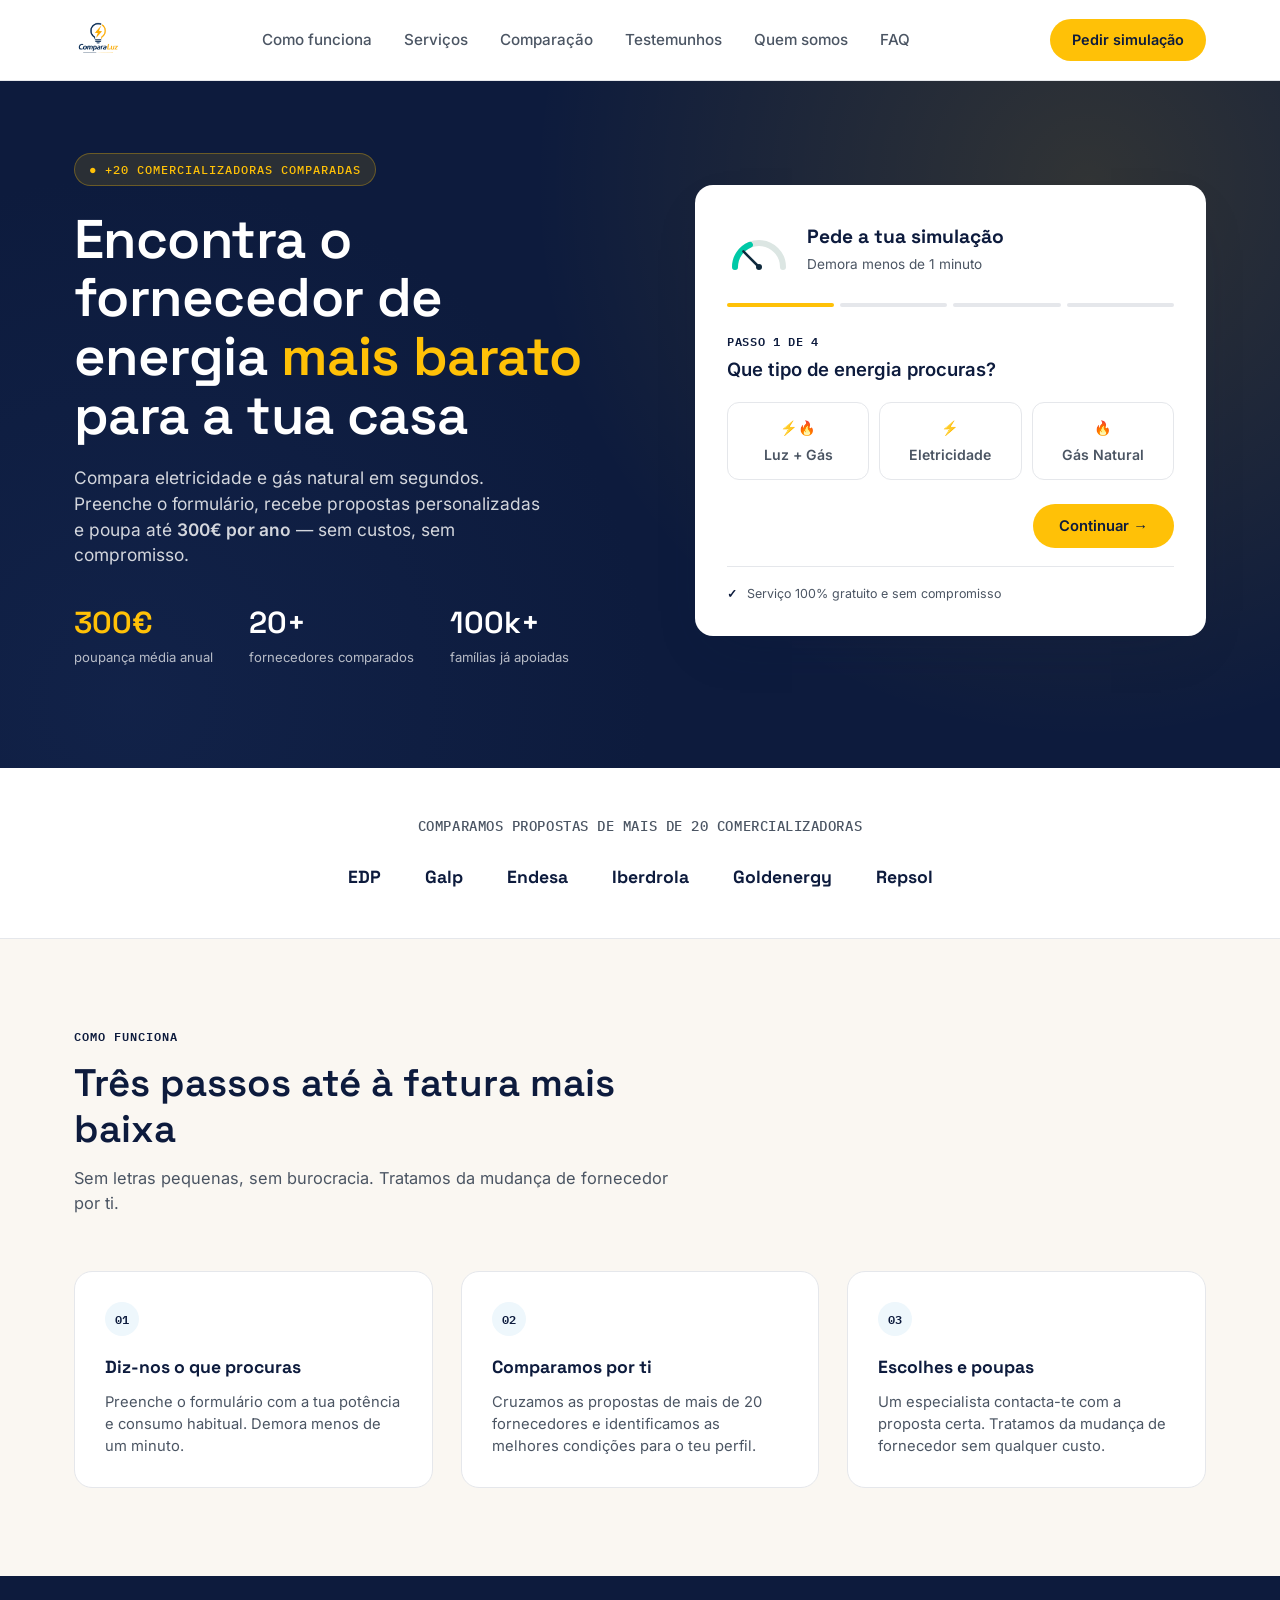
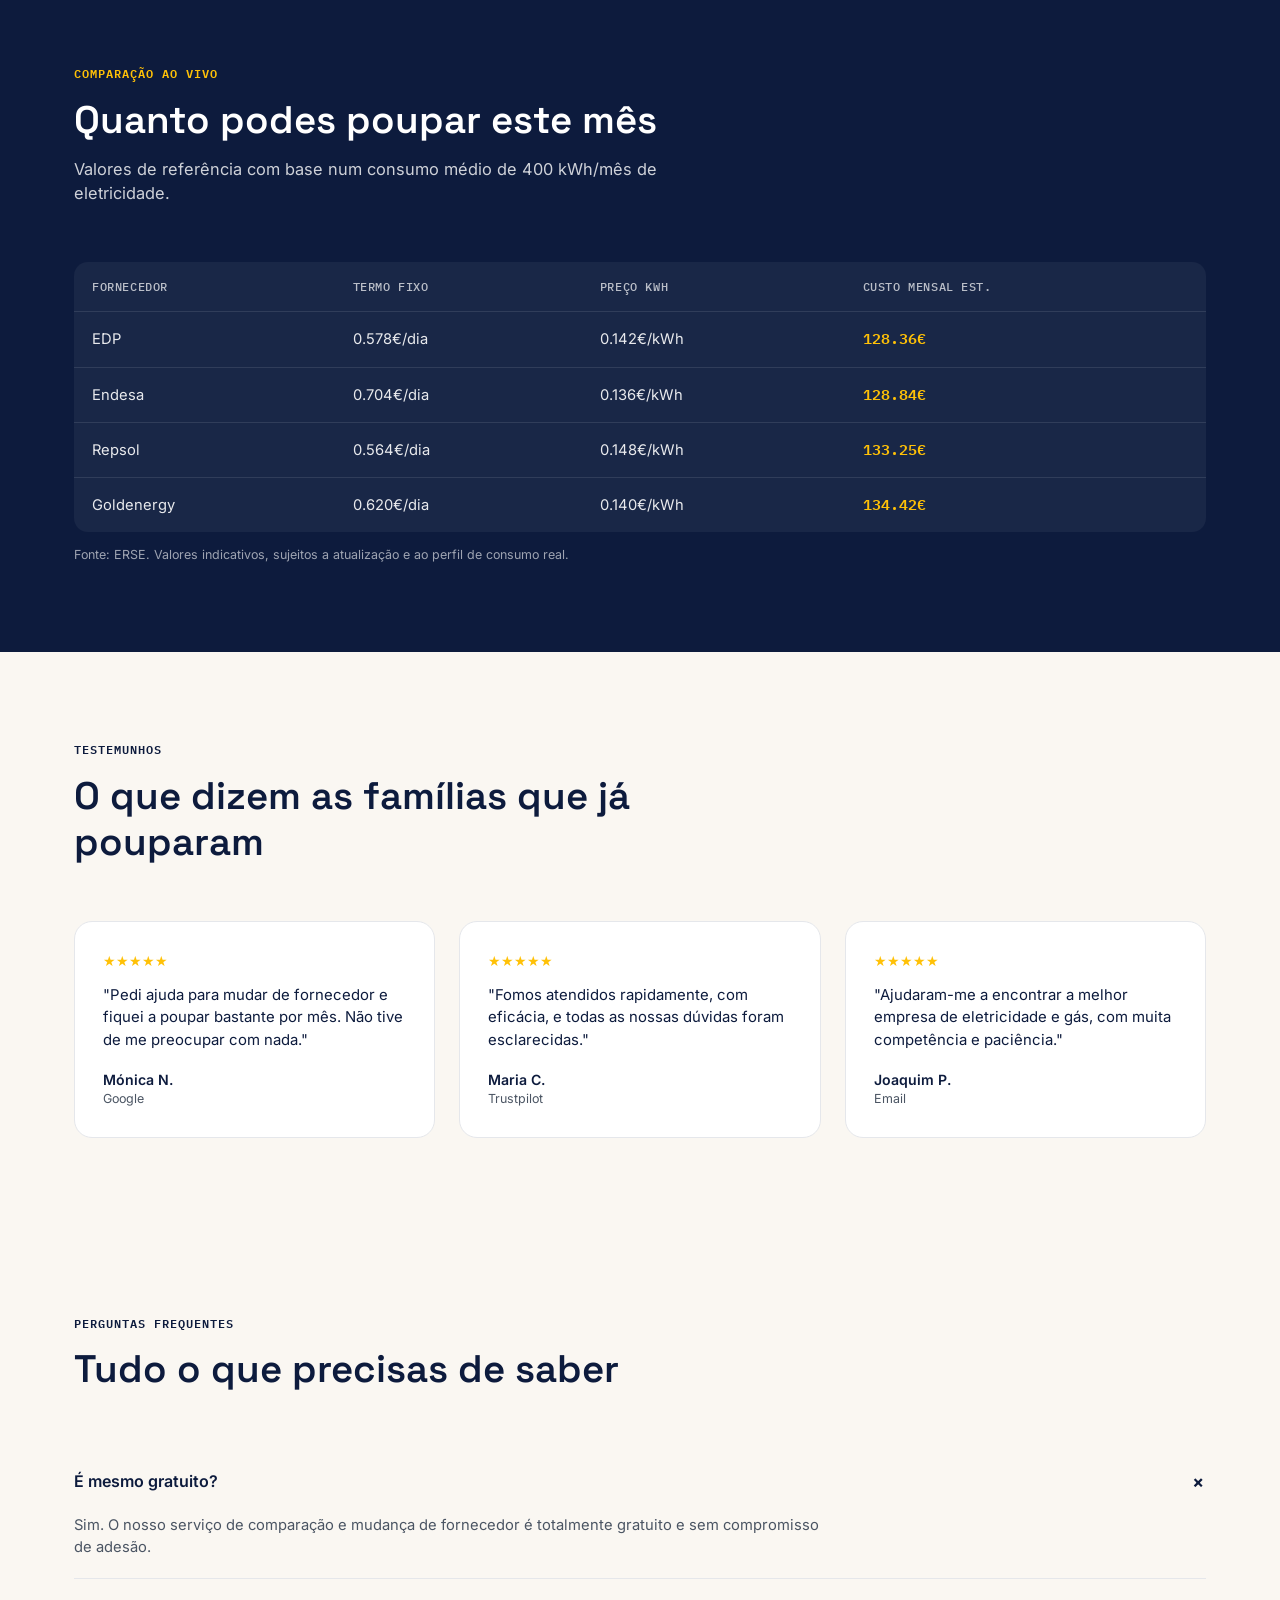
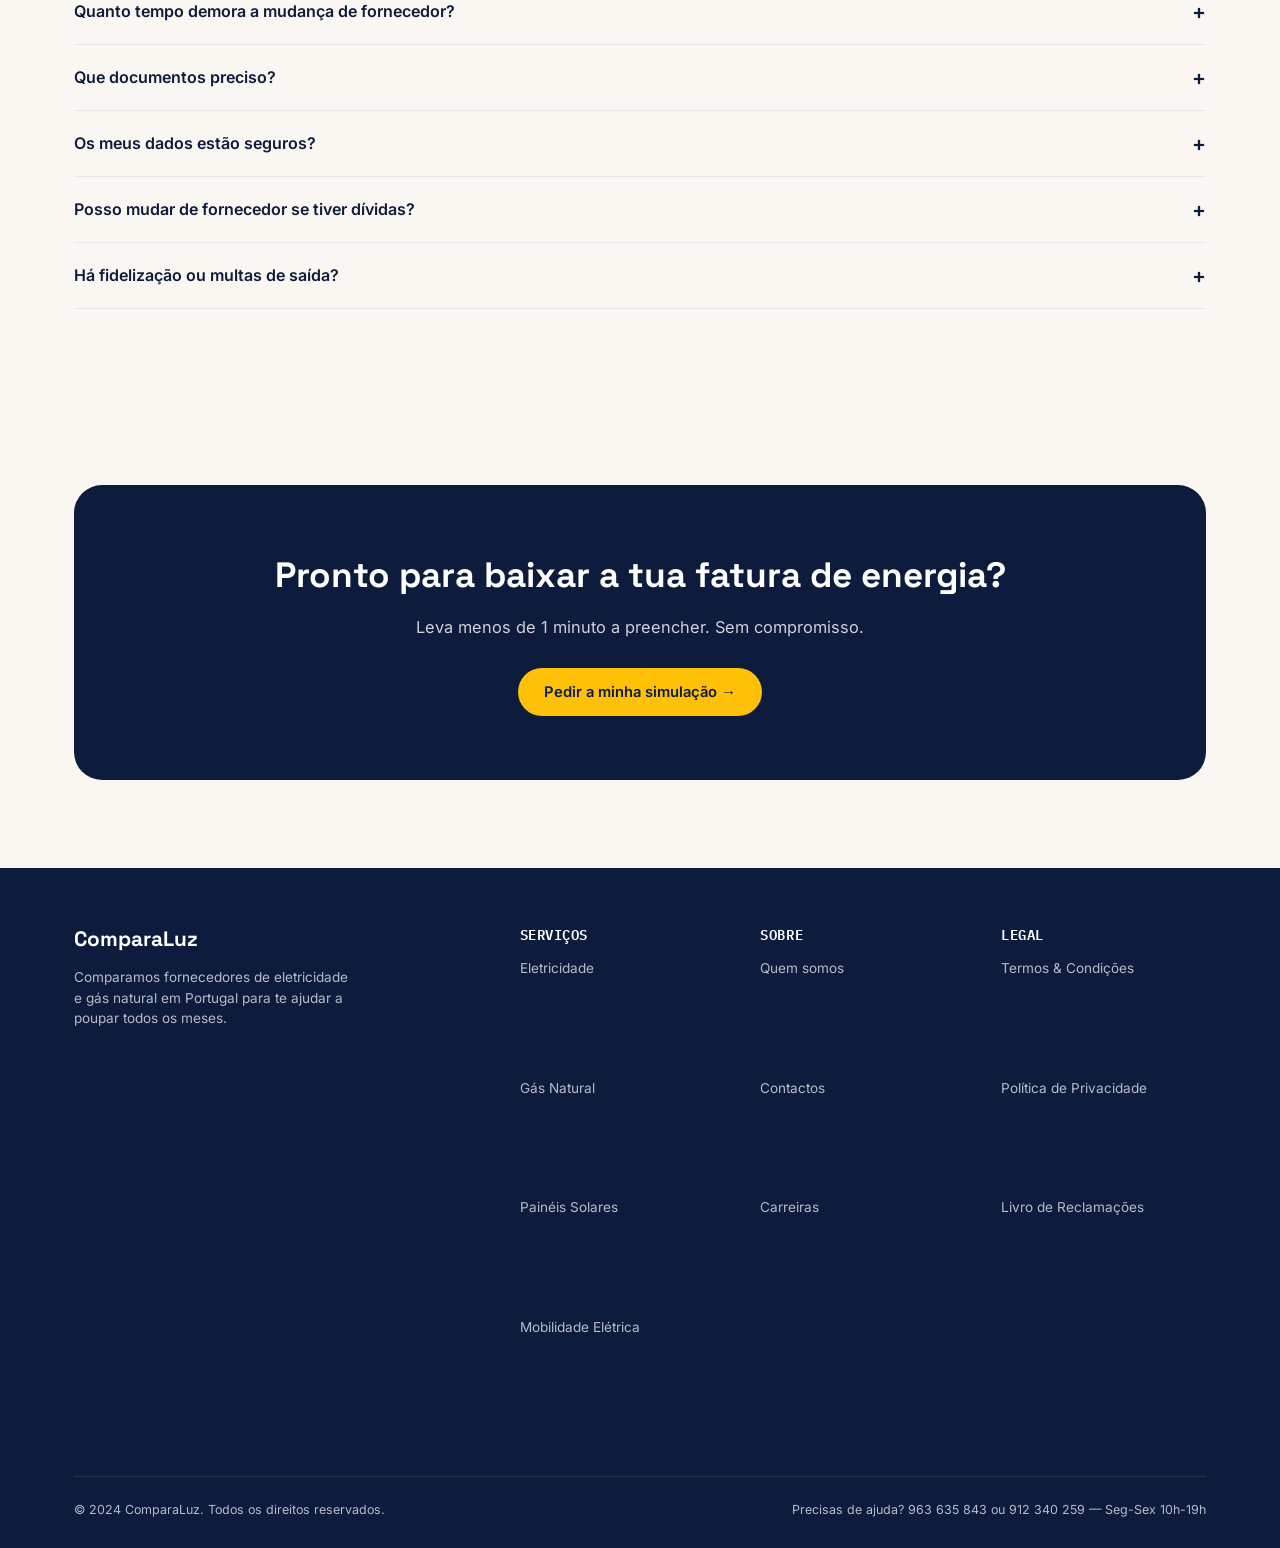
==== commit 229a5dce: "telefone 2" ====
--- a/index.html
+++ b/index.html
@@ -424,7 +424,7 @@
     </div>
     <div class="footer-bottom">
       <span>© 2024 ComparaLuz. Todos os direitos reservados.</span>
-      <span>Precisas de ajuda? 963 635 843 ou  — Seg-Sex 10h-19h</span>
+      <span>Precisas de ajuda? 963 635 843 ou 912 340 259 — Seg-Sex 10h-19h</span>
     </div>
   </div>
 </footer>
